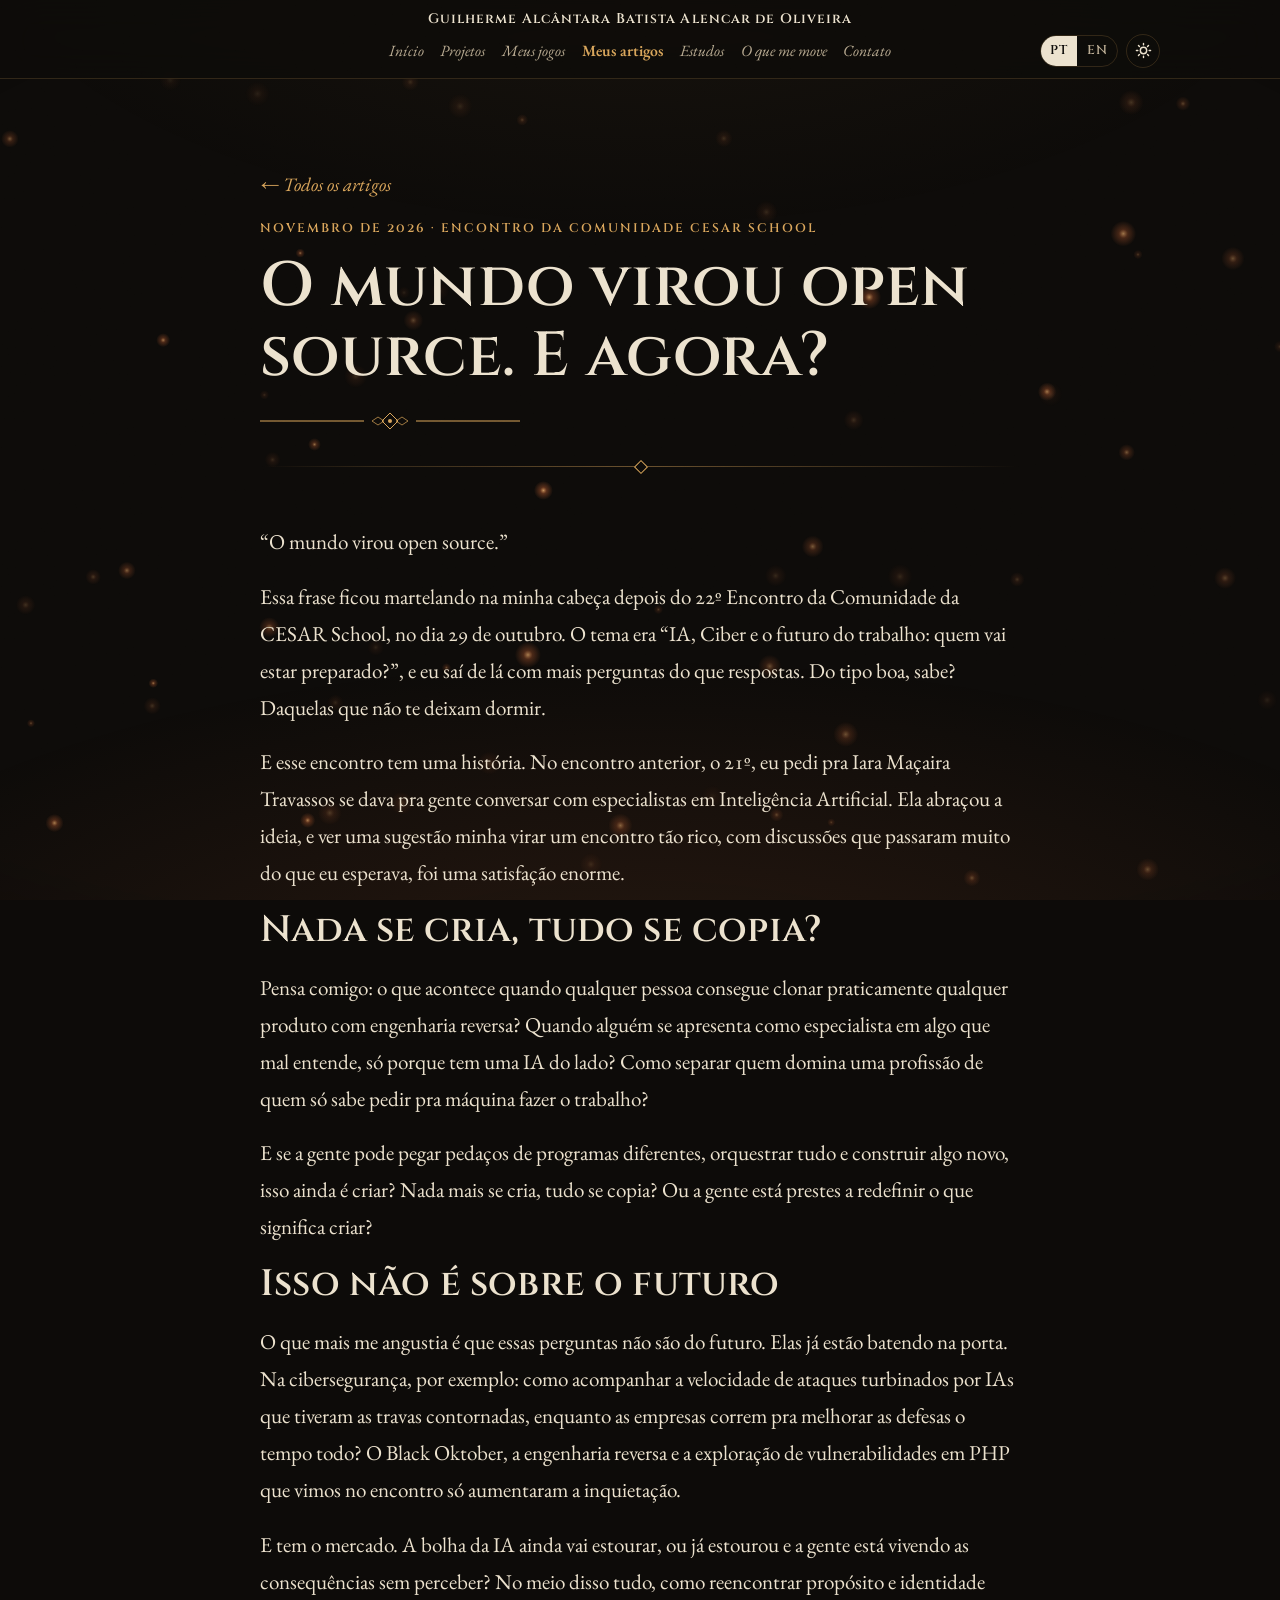
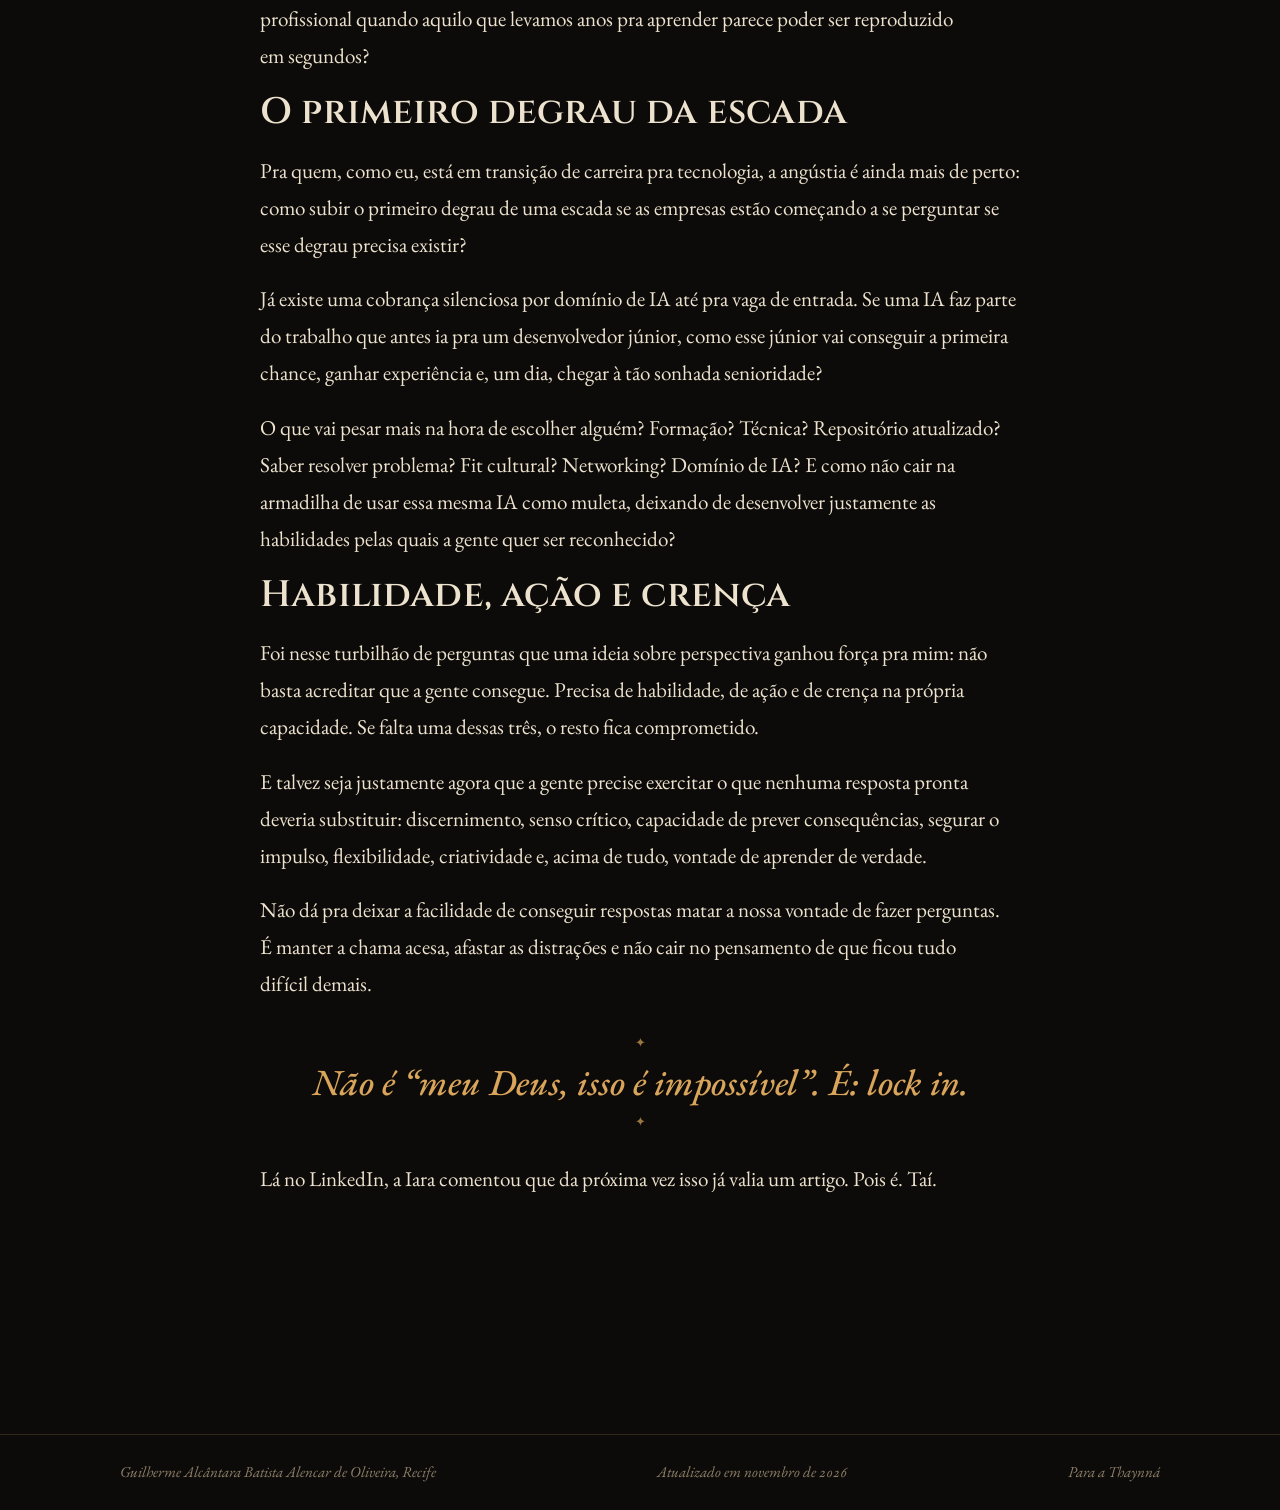
==== artigo-open-source.html @ b37bb685 "Meus artigos, projetos em grade no celular e validação documentada" ====
<!doctype html>
<html lang="pt-BR" data-lang="pt" data-theme="dark">
<head>
<meta charset="utf-8">
<meta name="viewport" content="width=device-width, initial-scale=1">
<meta name="robots" content="index,follow">
<title>O mundo virou open source. E agora? · Guilherme Alcântara Batista Alencar de Oliveira</title>
<meta name="description" content="O que um encontro sobre IA, cibersegurança e o futuro do trabalho me fez pensar.">
<link rel="canonical" href="https://guilhermeabaoliveira.github.io/artigo-open-source.html">
<meta name="color-scheme" content="dark light">
<meta name="theme-color" content="#0D0B09">
<meta property="og:title" content="O mundo virou open source. E agora?">
<meta property="og:description" content="O que um encontro sobre IA, cibersegurança e o futuro do trabalho me fez pensar.">
<meta property="og:type" content="profile">
<meta property="og:url" content="https://guilhermeabaoliveira.github.io/artigo-open-source.html">
<meta property="og:locale" content="pt_BR">
<meta property="og:locale:alternate" content="en_US">
<meta name="twitter:card" content="summary">
<script>
// tema e idioma antes do primeiro desenho, para não piscar
(function(){try{var t=localStorage.getItem('ga-theme');if(t==='light'||t==='dark')document.documentElement.setAttribute('data-theme',t);var l=localStorage.getItem('ga-lang');if(l==='en'||location.hash==='#en'){document.documentElement.setAttribute('data-lang','en');document.documentElement.lang='en'}}catch(e){}document.documentElement.classList.add('js')})();
</script>
<link rel="icon" type="image/svg+xml" href="data:image/svg+xml,%3Csvg%20xmlns='http://www.w3.org/2000/svg'%20viewBox='0%200%2032%2032'%3E%3Crect%20width='32'%20height='32'%20rx='7'%20fill='%230D0B09'/%3E%3Ctext%20x='16'%20y='22'%20text-anchor='middle'%20font-family='Georgia,serif'%20font-weight='700'%20font-size='15'%20fill='%23D9A55B'%3EGA%3C/text%3E%3C/svg%3E">
<link rel="preload" href="assets/fonts/cinzel.woff2" as="font" type="font/woff2" crossorigin>
<link rel="preload" href="assets/fonts/garamond.woff2" as="font" type="font/woff2" crossorigin>
<link rel="stylesheet" href="assets/site.css">
</head>
<body>
<a href="#conteudo" class="skip"><span lang="pt-BR">Pular para o conteúdo</span><span lang="en">Skip to content</span></a>

<header class="bar">
  <div class="wrap">
    <span class="brand">Guilherme Alcântara Batista Alencar de Oliveira</span>
    <div class="bar-r">
      <nav class="nav" aria-label="Principal / Main">
        <a href="index.html"><span lang="pt-BR">Início</span><span lang="en">Home</span></a>
        <a href="projetos.html"><span lang="pt-BR">Projetos</span><span lang="en">Projects</span></a>
        <a href="jogos.html"><span lang="pt-BR">Meus jogos</span><span lang="en">My games</span></a>
        <a href="artigos.html" aria-current="page"><span lang="pt-BR">Meus artigos</span><span lang="en">My articles</span></a>
        <a href="estudos.html"><span lang="pt-BR">Estudos</span><span lang="en">Learning</span></a>
        <a href="inspiracao.html"><span lang="pt-BR">O que me move</span><span lang="en">What drives me</span></a>
        <a href="index.html#contato"><span lang="pt-BR">Contato</span><span lang="en">Contact</span></a>
      </nav>
      <div class="ctrl">
        <div class="lang" role="group" aria-label="Idioma / Language">
          <button type="button" data-set="pt" aria-pressed="true">PT</button>
          <button type="button" data-set="en" aria-pressed="false">EN</button>
        </div>
        <button class="theme" type="button" id="themeBtn" aria-label="Alternar tema claro / Toggle light theme">
          <svg class="sun" viewBox="0 0 24 24" fill="none" stroke="currentColor" stroke-width="2" stroke-linecap="round" aria-hidden="true"><circle cx="12" cy="12" r="4.5"/><path d="M12 2v2M12 20v2M4.9 4.9l1.4 1.4M17.7 17.7l1.4 1.4M2 12h2M20 12h2M4.9 19.1l1.4-1.4M17.7 6.3l1.4-1.4"/></svg>
          <svg class="moon" viewBox="0 0 24 24" fill="none" stroke="currentColor" stroke-width="2" stroke-linecap="round" stroke-linejoin="round" aria-hidden="true"><path d="M20 14.5A8 8 0 0 1 9.5 4a8 8 0 1 0 10.5 10.5z"/></svg>
        </button>
      </div>
    </div>
  </div>
</header>

<main id="conteudo">
  <section class="page-hero wrap art-hero">
    <a class="back" href="artigos.html"><span lang="pt-BR">← Todos os artigos</span><span lang="en">← All articles</span></a>
    <p class="kick"><span lang="pt-BR">Novembro de 2026 · Encontro da Comunidade CESAR School</span><span lang="en">November 2026 · CESAR School Community Meetup</span></p>
    <h1><span lang="pt-BR">O mundo virou open source. E agora?</span><span lang="en">The world went open source. Now what?</span></h1>
  </section>
  <article class="story-long wrap art-body" aria-label="O mundo virou open source. E agora?">
    <div class="chapter-b">
      <p><span lang="pt-BR">“O mundo virou open source.”</span><span lang="en">“The world went open source.”</span></p>
      <p><span lang="pt-BR">Essa frase ficou martelando na minha cabeça depois do 22º Encontro da Comunidade da CESAR School, no dia 29 de outubro. O tema era “IA, Ciber e o futuro do trabalho: quem vai estar preparado?”, e eu saí de lá com mais perguntas do que respostas. Do tipo boa, sabe? Daquelas que não te deixam dormir.</span><span lang="en">That sentence kept ringing in my head after the 22nd CESAR School Community Meetup, on October 29. The topic was “AI, Cyber and the future of work: who will be ready?”, and I left with more questions than answers. The good kind, you know? The kind that keeps you up at night.</span></p>
      <p><span lang="pt-BR">E esse encontro tem uma história. No encontro anterior, o 21º, eu pedi pra Iara Maçaira Travassos se dava pra gente conversar com especialistas em Inteligência Artificial. Ela abraçou a ideia, e ver uma sugestão minha virar um encontro tão rico, com discussões que passaram muito do que eu esperava, foi uma satisfação enorme.</span><span lang="en">And that meetup has a backstory. At the previous one, the 21st, I asked Iara Maçaira Travassos if we could talk to Artificial Intelligence experts. She embraced the idea, and seeing a suggestion of mine turn into such a rich meetup, with discussions that went way beyond what I expected, was hugely satisfying.</span></p>
      <h2><span lang="pt-BR">Nada se cria, tudo se copia?</span><span lang="en">Nothing is created, everything is copied?</span></h2>
      <p><span lang="pt-BR">Pensa comigo: o que acontece quando qualquer pessoa consegue clonar praticamente qualquer produto com engenharia reversa? Quando alguém se apresenta como especialista em algo que mal entende, só porque tem uma IA do lado? Como separar quem domina uma profissão de quem só sabe pedir pra máquina fazer o trabalho?</span><span lang="en">Think about it: what happens when anyone can clone almost any product through reverse engineering? When someone can present themselves as an expert in something they barely understand, just because they have an AI at hand? How do we tell apart someone who truly masters a profession from someone who just knows how to ask a machine to do it?</span></p>
      <p><span lang="pt-BR">E se a gente pode pegar pedaços de programas diferentes, orquestrar tudo e construir algo novo, isso ainda é criar? Nada mais se cria, tudo se copia? Ou a gente está prestes a redefinir o que significa criar?</span><span lang="en">And if we can take pieces of different programs, orchestrate them and build something new, is that still creating? Is nothing created anymore, is everything copied? Or are we about to redefine what creating even means?</span></p>
      <h2><span lang="pt-BR">Isso não é sobre o futuro</span><span lang="en">This isn't about the future</span></h2>
      <p><span lang="pt-BR">O que mais me angustia é que essas perguntas não são do futuro. Elas já estão batendo na porta. Na cibersegurança, por exemplo: como acompanhar a velocidade de ataques turbinados por IAs que tiveram as travas contornadas, enquanto as empresas correm pra melhorar as defesas o tempo todo? O Black Oktober, a engenharia reversa e a exploração de vulnerabilidades em PHP que vimos no encontro só aumentaram a inquietação.</span><span lang="en">What worries me most is that these questions aren't about the future. They're already knocking on the door. Take cybersecurity: how do you keep up with attacks supercharged by AIs whose safeguards were bypassed, while companies race to improve their defenses all the time? The Black Oktober, the reverse engineering and the PHP vulnerability exploits we saw at the meetup only made it more unsettling.</span></p>
      <p><span lang="pt-BR">E tem o mercado. A bolha da IA ainda vai estourar, ou já estourou e a gente está vivendo as consequências sem perceber? No meio disso tudo, como reencontrar propósito e identidade profissional quando aquilo que levamos anos pra aprender parece poder ser reproduzido em segundos?</span><span lang="en">And then there's the job market. Is the AI bubble still going to burst, or has it already burst and we're living the consequences without noticing? In the middle of all this, how do you find purpose and professional identity again when what took years to learn can apparently be reproduced in seconds?</span></p>
      <h2><span lang="pt-BR">O primeiro degrau da escada</span><span lang="en">The first step of the ladder</span></h2>
      <p><span lang="pt-BR">Pra quem, como eu, está em transição de carreira pra tecnologia, a angústia é ainda mais de perto: como subir o primeiro degrau de uma escada se as empresas estão começando a se perguntar se esse degrau precisa existir?</span><span lang="en">For people who, like me, are switching careers into tech, the worry hits even closer: how do you climb the first step of a ladder when companies are starting to wonder whether that step needs to exist at all?</span></p>
      <p><span lang="pt-BR">Já existe uma cobrança silenciosa por domínio de IA até pra vaga de entrada. Se uma IA faz parte do trabalho que antes ia pra um desenvolvedor júnior, como esse júnior vai conseguir a primeira chance, ganhar experiência e, um dia, chegar à tão sonhada senioridade?</span><span lang="en">There's already a silent expectation of AI skills even for entry-level roles. If an AI does part of the work that used to go to a junior developer, how will that junior get a first chance, gain experience and, one day, reach that much-dreamed-of seniority?</span></p>
      <p><span lang="pt-BR">O que vai pesar mais na hora de escolher alguém? Formação? Técnica? Repositório atualizado? Saber resolver problema? Fit cultural? Networking? Domínio de IA? E como não cair na armadilha de usar essa mesma IA como muleta, deixando de desenvolver justamente as habilidades pelas quais a gente quer ser reconhecido?</span><span lang="en">What will weigh most when choosing someone? Education? Technical skill? An up-to-date repository? Problem-solving? Cultural fit? Networking? AI skills? And how do we avoid the trap of using that same AI as a crutch, never developing the very skills we want to be recognized for?</span></p>
      <h2><span lang="pt-BR">Habilidade, ação e crença</span><span lang="en">Skill, action and belief</span></h2>
      <p><span lang="pt-BR">Foi nesse turbilhão de perguntas que uma ideia sobre perspectiva ganhou força pra mim: não basta acreditar que a gente consegue. Precisa de habilidade, de ação e de crença na própria capacidade. Se falta uma dessas três, o resto fica comprometido.</span><span lang="en">It was in that whirlwind of questions that an idea about perspective grew stronger for me: believing we can do it isn't enough. It takes skill, action and belief in your own ability. If one of those three is missing, everything else is compromised.</span></p>
      <p><span lang="pt-BR">E talvez seja justamente agora que a gente precise exercitar o que nenhuma resposta pronta deveria substituir: discernimento, senso crítico, capacidade de prever consequências, segurar o impulso, flexibilidade, criatividade e, acima de tudo, vontade de aprender de verdade.</span><span lang="en">And maybe right now is exactly when we need to exercise what no ready-made answer should replace: discernment, critical thinking, the ability to foresee consequences, holding back impulses, flexibility, creativity and, above all, a real will to learn.</span></p>
      <p><span lang="pt-BR">Não dá pra deixar a facilidade de conseguir respostas matar a nossa vontade de fazer perguntas. É manter a chama acesa, afastar as distrações e não cair no pensamento de que ficou tudo difícil demais.</span><span lang="en">We can't let how easy it is to get answers kill our willingness to ask questions. It's about keeping the flame alive, pushing distractions away and not giving in to the thought that everything got too hard.</span></p>
      <blockquote class="pull"><span lang="pt-BR">Não é “meu Deus, isso é impossível”. É: lock in.</span><span lang="en">It's not “oh God, this is impossible”. It's: lock in.</span></blockquote>
      <p><span lang="pt-BR">Lá no LinkedIn, a Iara comentou que da próxima vez isso já valia um artigo. Pois é. Taí.</span><span lang="en">Over on LinkedIn, Iara commented that next time this was worth an article. Well. Here it is.</span></p>
    </div>
  </article>
</main>

<footer class="footer">
  <div class="wrap"><span>Guilherme Alcântara Batista Alencar de Oliveira, Recife</span><span lang="pt-BR">Atualizado em novembro de 2026</span><span lang="en">Updated November 2026</span><a class="foot-t" href="thaynna.html"><span lang="pt-BR">Para a Thaynná</span><span lang="en">For Thaynná</span></a></div>
</footer>

<script src="assets/site.js"></script>
</body>
</html>
---- assets/site.css ----
:root,[data-theme="dark"]{
  --bg:#0B1214;--bg-2:#121C1F;--card:#152226;--ink:#F2F5F5;--ink-2:#A3B1B4;--quiet:#7F8E92;
  --line:rgba(242,245,245,.12);--accent:#7FC4CB;--accent-ink:#0B1214;
  --shadow:0 40px 90px -50px rgba(0,0,0,.8);
  color-scheme:dark;
}
[data-theme="light"]{
  --bg:#F4F6F6;--bg-2:#E9EEEE;--card:#FFFFFF;--ink:#122126;--ink-2:#4B5E64;--quiet:#68787D;
  --line:rgba(18,33,38,.13);--accent:#1D6A73;--accent-ink:#FFFFFF;
  --shadow:0 40px 90px -55px rgba(18,33,38,.35);
  color-scheme:light dark;
}
:root{--sans:"Hanken Grotesk",system-ui,-apple-system,"Segoe UI",sans-serif;--wrap:1120px}
*{box-sizing:border-box}
html{-webkit-text-size-adjust:100%;scroll-behavior:smooth;background:var(--bg)}
html[data-lang="pt"] [lang="en"]{display:none!important}
html[data-lang="en"] [lang="pt-BR"]{display:none!important}
body{margin:0;background:var(--bg);color:var(--ink);font-family:var(--sans);font-size:1.06rem;line-height:1.6;-webkit-font-smoothing:antialiased;text-rendering:optimizeLegibility;overflow-x:hidden;text-wrap:pretty;transition:background-color .35s,color .35s}
h1,h2,h3{text-wrap:balance}
img{display:block;max-width:100%;height:auto}
a{color:inherit}
.skip{position:absolute;left:-9999px}.skip:focus{left:0;top:0;width:100%;text-align:center;background:var(--ink);color:var(--bg);padding:.8rem 1rem;z-index:99}
a:focus-visible,button:focus-visible{outline:2px solid var(--accent);outline-offset:3px;border-radius:4px}
.wrap{max-width:var(--wrap);margin:0 auto;padding-inline:clamp(1.2rem,5vw,2.5rem)}

/* barra fixa, como a navegação local da Apple */
.bar{position:sticky;top:0;z-index:50;background:color-mix(in srgb,var(--bg) 78%,transparent);backdrop-filter:saturate(180%) blur(18px);-webkit-backdrop-filter:saturate(180%) blur(18px);border-bottom:1px solid var(--line)}
.bar .wrap{display:flex;align-items:center;justify-content:space-between;gap:1rem;height:56px}
.brand{font-weight:700;font-size:1.02rem;letter-spacing:-.01em;text-decoration:none;white-space:nowrap}
.bar-r{display:flex;align-items:center;gap:1.1rem}
.nav{display:flex;gap:1.4rem;font-size:.88rem}
.nav a{color:var(--ink-2);text-decoration:none}.nav a:hover{color:var(--ink)}
.ctrl{display:flex;align-items:center;gap:.5rem}
.lang{display:flex;border:1px solid var(--line);border-radius:999px;overflow:hidden}
.lang button{font:600 .75rem var(--sans);background:none;border:0;padding:.38rem .6rem;color:var(--ink-2);cursor:pointer}
.lang button[aria-pressed="true"]{background:var(--ink);color:var(--bg)}
.theme{width:34px;height:34px;border-radius:999px;border:1px solid var(--line);background:none;color:var(--ink);display:grid;place-items:center;cursor:pointer}
.theme svg{width:17px;height:17px}
.theme .sun{display:none}[data-theme="dark"] .theme .sun{display:block}[data-theme="dark"] .theme .moon{display:none}
@media(max-width:720px){.bar .wrap{height:auto;flex-wrap:wrap;padding-block:.6rem;row-gap:.4rem}.bar-r{width:100%;justify-content:space-between}.nav{gap:1rem;font-size:.85rem;overflow-x:auto;white-space:nowrap}}

/* abertura */
.hero{padding-block:clamp(4rem,12vh,8rem) clamp(2rem,6vh,3.5rem);text-align:center}
.hero h1{font-weight:800;font-size:clamp(2.6rem,7.4vw,5.6rem);line-height:1.02;letter-spacing:-.045em;margin:0 auto;max-width:14ch}
.hero .sub{margin:1.6rem auto 0;font-size:clamp(1.1rem,1.8vw,1.35rem);color:var(--ink-2);max-width:40ch;line-height:1.45}
.cta{display:flex;flex-wrap:wrap;justify-content:center;gap:1rem 1.6rem;align-items:center;margin-top:2.2rem;font-weight:600;font-size:1rem}
.btn{display:inline-block;background:var(--accent);color:var(--accent-ink);text-decoration:none;padding:.75rem 1.4rem;border-radius:999px;transition:filter .2s}
.btn:hover{filter:brightness(1.08)}
.more{text-decoration:none;color:var(--accent)}
.more:hover{text-decoration:underline}

/* cena 3D presa à rolagem */
.scene{position:relative;height:340vh}
.sticky{position:sticky;top:0;height:100dvh;overflow:hidden}
#gl{position:absolute;inset:0;width:100%;height:100%;display:block}
.poster{position:absolute;left:50%;top:46%;transform:translate(-50%,-50%);width:min(1000px,92vw);height:auto;transition:opacity .6s}
.gl-on .poster{opacity:0;pointer-events:none}
.steps{list-style:none;margin:0;padding:0;position:absolute;left:clamp(1.2rem,6vw,5rem);bottom:clamp(2rem,8vh,5rem);width:min(420px,calc(100% - 2.4rem))}
.steps li{position:absolute;left:0;right:0;bottom:0;opacity:0;transform:translateY(18px);transition:opacity .5s,transform .5s}
.steps li.on{opacity:1;transform:none}
.steps b{display:block;font-weight:800;font-size:clamp(1.6rem,3.4vw,2.6rem);letter-spacing:-.035em;line-height:1.05}
.steps b,.steps b span{color:var(--ink)}
.steps li>span,.steps li>span span{color:var(--ink-2)}
.steps li>span{display:block;margin-top:.5rem;font-size:1.05rem;max-width:34ch}
.sticky::after{content:"";position:absolute;left:0;right:0;bottom:0;height:42%;background:linear-gradient(to top,var(--bg) 18%,color-mix(in srgb,var(--bg) 70%,transparent) 55%,transparent);pointer-events:none}
.steps{z-index:2}
@media(max-width:760px){.poster{top:38%}.steps{bottom:2rem}}
.no-js .steps li:first-child{opacity:1;transform:none}
/* seções */
.sec{padding-block:clamp(4rem,10vw,7.5rem)}
.kicker{font-weight:700;font-size:clamp(2rem,5vw,3.4rem);letter-spacing:-.035em;line-height:1.06;color:var(--quiet);margin:0 0 clamp(2.2rem,5vw,3.6rem);max-width:18ch}
.kicker b{color:var(--ink);font-weight:700}

/* projetos */
.case{background:var(--card);border:1px solid var(--line);border-radius:28px;box-shadow:var(--shadow);overflow:hidden;margin-bottom:clamp(1.4rem,3vw,2rem)}
.case-top{display:grid;grid-template-columns:1.15fr .85fr;gap:clamp(1.6rem,4vw,3rem);padding:clamp(1.6rem,4vw,3rem);align-items:start}
.case h3{font-weight:800;font-size:clamp(1.7rem,3.4vw,2.6rem);letter-spacing:-.03em;line-height:1.08;margin:0}
.case .ctx{color:var(--ink-2);font-size:.95rem;margin:.6rem 0 1.4rem}
.case p{margin:0 0 1rem;max-width:54ch}
.case p.mine{color:var(--ink-2)}
.case .links{display:flex;flex-wrap:wrap;gap:.6rem 1.4rem;margin-top:1.4rem;font-weight:600}
.case .links a{text-decoration:none;color:var(--accent)}
.case .links a:hover{text-decoration:underline}
.case figure{margin:0;position:sticky;top:84px}
.case figure img{width:100%;border-radius:16px;border:1px solid var(--line);background:#000}
.case figcaption{color:var(--quiet);font-size:.86rem;margin-top:.6rem}
.facts{display:grid;grid-template-columns:repeat(3,1fr);border-top:1px solid var(--line)}
.fact{padding:clamp(1.2rem,3vw,1.8rem) clamp(1.6rem,4vw,3rem);border-left:1px solid var(--line);overflow:hidden}
.fact:first-child{border-left:0}
.fact .v{display:block;font-weight:800;font-size:clamp(1.7rem,3.6vw,2.6rem);letter-spacing:-.03em;line-height:1}
.fact .l{display:block;color:var(--ink-2);font-size:.92rem;margin-top:.45rem}
@media(max-width:860px){.case-top{grid-template-columns:1fr}.case figure{order:-1;position:static}.facts{grid-template-columns:1fr}.fact{border-left:0;border-top:1px solid var(--line)}.fact:first-child{border-top:0}}

/* sobre: relato */
.story{display:grid;grid-template-columns:1.1fr .9fr;gap:clamp(2rem,5vw,4.5rem);align-items:start}
.story h2{font-weight:800;font-size:clamp(2rem,4.6vw,3.3rem);letter-spacing:-.04em;line-height:1.06;margin:0 0 1.6rem;max-width:16ch}
.story p{margin:0 0 1.15rem;max-width:56ch;font-size:1.1rem}
.story p.q{color:var(--ink-2)}
.path{list-style:none;margin:0;padding:0;border-left:2px solid var(--line)}
.path li{position:relative;padding:0 0 1.6rem 1.5rem}
.path li::before{content:"";position:absolute;left:-7px;top:.45rem;width:12px;height:12px;border-radius:50%;background:var(--bg);border:2px solid var(--quiet)}
.path li.now::before{background:var(--accent);border-color:var(--accent)}
.path .when{display:block;color:var(--quiet);font-size:.88rem;font-weight:600}
.path .what{display:block;font-weight:700;font-size:1.08rem;margin-top:.1rem}
.path .where{display:block;color:var(--ink-2);font-size:.95rem}
@media(max-width:860px){.story{grid-template-columns:1fr}}

/* jogo */
.game{display:grid;grid-template-columns:1fr 1fr;gap:clamp(2rem,5vw,4rem);align-items:end;border-top:1px solid var(--line);padding-top:clamp(3rem,7vw,5rem)}
.game h2{font-weight:800;font-size:clamp(2rem,5vw,3.6rem);letter-spacing:-.04em;line-height:1.02;margin:0}
.game .tag{color:var(--quiet);margin:.8rem 0 0}
.game p{margin:0 0 1rem;max-width:52ch}
.game p.q{color:var(--ink-2);font-size:.97rem}
@media(max-width:760px){.game{grid-template-columns:1fr}}

/* contato */
.contact{text-align:center}
.contact h2{font-weight:800;font-size:clamp(2.4rem,6.4vw,4.8rem);letter-spacing:-.045em;line-height:1;margin:0}
.contact .sub{color:var(--ink-2);font-size:1.15rem;margin:1.2rem auto 2rem;max-width:40ch}
.channels{max-width:720px;margin:2.6rem auto 0;text-align:left;background:var(--card);border:1px solid var(--line);border-radius:22px;overflow:hidden}
.channels a{display:grid;grid-template-columns:7.5rem 1fr;gap:1rem;align-items:baseline;padding:1.05rem 1.4rem;border-top:1px solid var(--line);text-decoration:none;transition:background .2s}
.channels a:first-child{border-top:0}
.channels a:hover{background:var(--bg-2)}
.channels b{font-weight:700}
.channels span{color:var(--accent);overflow-wrap:anywhere;font-size:.97rem}
@media(max-width:520px){.channels a{grid-template-columns:1fr;gap:.2rem}}
.footer{border-top:1px solid var(--line);margin-top:clamp(4rem,9vw,6rem)}
.footer .wrap{display:flex;flex-wrap:wrap;justify-content:space-between;gap:.6rem;padding-block:1.6rem;color:var(--quiet);font-size:.85rem}

/* revelações na rolagem: só com JS e sem movimento reduzido; sem JS tudo aparece */
.js .rv{opacity:0;transform:translateY(36px);transition:opacity .9s cubic-bezier(.2,.7,.2,1),transform .9s cubic-bezier(.2,.7,.2,1)}
.js .rv.in{opacity:1;transform:none}
.js .fact .v{transform:translateY(100%);transition:transform .9s cubic-bezier(.2,.8,.2,1)}
.js .facts.in .fact .v{transform:none}
.js .facts.in .fact:nth-child(2) .v{transition-delay:.08s}
.js .facts.in .fact:nth-child(3) .v{transition-delay:.16s}
@media(prefers-reduced-motion:reduce){.scene{height:auto}.sticky{position:relative;height:auto;padding:2rem 0}#gl{display:none}.poster{position:static;transform:none;display:block;margin:0 auto;opacity:1!important}.steps{position:static;width:auto;max-width:var(--wrap);margin:2rem auto 0;padding-inline:clamp(1.2rem,5vw,2.5rem);display:grid;gap:1.4rem}.steps li{position:static;opacity:1;transform:none}html{scroll-behavior:auto}.js .rv,.js .fact .v{opacity:1!important;transform:none!important;transition:none!important}body{transition:none}}

/* páginas internas */
.nav a[aria-current="page"]{color:var(--ink);font-weight:600}
.page-hero{padding-block:clamp(3.5rem,10vh,6.5rem) clamp(1.5rem,4vh,2.5rem)}
.page-hero .kick{color:var(--accent);font-weight:600;margin:0 0 .8rem}
.page-hero h1{font-weight:800;font-size:clamp(2.4rem,6.4vw,4.6rem);line-height:1.03;letter-spacing:-.045em;margin:0;max-width:16ch}
.page-hero p.lead{color:var(--ink-2);font-size:clamp(1.1rem,1.7vw,1.3rem);max-width:52ch;margin:1.4rem 0 0}
.block{padding-block:clamp(2.6rem,6vw,4.5rem);border-top:1px solid var(--line)}
.block h2{font-weight:800;font-size:clamp(1.6rem,3.2vw,2.3rem);letter-spacing:-.03em;line-height:1.1;margin:0 0 1.2rem;max-width:22ch}
.block p{max-width:62ch;margin:0 0 1rem}
.block p.q{color:var(--ink-2)}
.split{display:grid;grid-template-columns:1fr 1fr;gap:clamp(1.6rem,4vw,3.5rem);align-items:start}
@media(max-width:820px){.split{grid-template-columns:1fr}}
.steps-list{list-style:none;counter-reset:s;margin:0;padding:0;display:grid;grid-template-columns:repeat(4,1fr);gap:1rem}
.steps-list li{counter-increment:s;background:var(--card);border:1px solid var(--line);border-radius:18px;padding:1.3rem}
.steps-list li::before{content:counter(s);display:grid;place-items:center;width:2rem;height:2rem;border-radius:50%;background:var(--accent);color:var(--accent-ink);font-weight:700;margin-bottom:.9rem}
.steps-list b{display:block;font-size:1.1rem;margin-bottom:.3rem}
.steps-list span{color:var(--ink-2);font-size:.95rem}
@media(max-width:900px){.steps-list{grid-template-columns:1fr 1fr}}
@media(max-width:520px){.steps-list{grid-template-columns:1fr}}
.spec{width:100%;border-collapse:collapse;font-size:.97rem}
.spec caption{text-align:left;color:var(--ink-2);padding-bottom:.6rem}
.spec th,.spec td{text-align:left;padding:.8rem .6rem .8rem 0;border-bottom:1px solid var(--line);vertical-align:top}
.spec th{font-weight:600;color:var(--ink-2);font-size:.88rem}
.shot-fig{margin:0}
.shot-fig img{width:100%;border-radius:18px;border:1px solid var(--line)}
.shot-fig figcaption{color:var(--quiet);font-size:.88rem;margin-top:.6rem}
.status{list-style:none;margin:0;padding:0}
.status li{display:grid;grid-template-columns:7.5rem 1fr;gap:1rem;padding:.9rem 0;border-bottom:1px solid var(--line)}
.status time,.status .tag{color:var(--accent);font-weight:600}
@media(max-width:520px){.status li{grid-template-columns:1fr;gap:.2rem}}
.links-grid{display:grid;grid-template-columns:repeat(auto-fill,minmax(250px,1fr));gap:1rem}
.links-grid a{display:block;background:var(--card);border:1px solid var(--line);border-radius:16px;padding:1.1rem 1.2rem;text-decoration:none;transition:border-color .2s,transform .2s}
.links-grid a:hover{border-color:var(--accent);transform:translateY(-2px)}
.links-grid b{display:block}
.links-grid span{color:var(--ink-2);font-size:.92rem}
.group-title{font-weight:700;font-size:1.05rem;margin:2rem 0 1rem}
.group-title:first-of-type{margin-top:0}
.interests{display:flex;flex-wrap:wrap;gap:.6rem;list-style:none;margin:0;padding:0}
.interests li{border:1px solid var(--line);border-radius:999px;padding:.5rem 1rem;background:var(--card)}
.more-row{display:flex;flex-wrap:wrap;gap:1rem 1.6rem;margin-top:1.4rem;font-weight:600}
.more-row a{color:var(--accent);text-decoration:none}
.more-row a:hover{text-decoration:underline}
/* página longa: O que me move */
.story-long{padding-bottom:clamp(2rem,6vw,4rem)}
.chapter-b{max-width:760px;padding-block:clamp(2.2rem,5vw,3.6rem);border-top:1px solid var(--line)}
.chapter-b h2{font-weight:800;font-size:clamp(1.6rem,3.2vw,2.3rem);letter-spacing:-.03em;line-height:1.1;margin:0 0 1.2rem}
.chapter-b p{font-size:1.12rem;line-height:1.75;margin:0 0 1.1rem}
.chapter-b p.q{color:var(--ink-2)}
.pull{margin:2rem 0;padding:0 0 0 1.4rem;border-left:3px solid var(--accent);font-weight:800;font-size:clamp(1.5rem,3vw,2.1rem);letter-spacing:-.03em;line-height:1.2}
.sr-only{position:absolute;width:1px;height:1px;overflow:hidden;clip:rect(0 0 0 0);white-space:nowrap}
.closing p{font-size:1.25rem;line-height:1.65}
.closing .sign{font-weight:800;letter-spacing:-.02em;color:var(--accent);margin-top:1.4rem}
.hero-name{margin:0 0 .9rem;font-size:.82rem;font-weight:600;letter-spacing:.14em;text-transform:uppercase;color:var(--accent)}

/* ===================== ASSINATURA: dark fantasy (fogueira) / pergaminho ===================== */
@font-face{font-family:"Cinzel";src:url(fonts/cinzel.woff2) format("woff2");font-weight:400 900;font-display:swap}
@font-face{font-family:"EB Garamond";src:url(fonts/garamond.woff2) format("woff2");font-weight:400 800;font-display:swap}
@font-face{font-family:"EB Garamond";src:url(fonts/garamond-i.woff2) format("woff2");font-weight:400 800;font-style:italic;font-display:swap}
:root{--sans:"EB Garamond",Garamond,Georgia,serif;--display:"Cinzel","Trajan Pro",Georgia,serif}
:root,[data-theme="dark"]{
  --bg:#0D0B09;--bg-2:#17130F;--card:#181410;--ink:#ECE2CE;--ink-2:#B9AB92;--quiet:#8C7F69;
  --line:rgba(217,165,91,.18);--accent:#D9A55B;--accent-ink:#130F0A;--ember:#E0703A;
  --shadow:0 40px 90px -45px rgba(0,0,0,.9);
  --glow:radial-gradient(120% 70% at 50% 115%,rgba(224,112,58,.13),transparent 60%),radial-gradient(90% 60% at 50% -10%,rgba(217,165,91,.06),transparent 60%);
  --vign:radial-gradient(130% 100% at 50% 50%,transparent 55%,rgba(0,0,0,.55) 100%);
  --grain-op:.07;
}
[data-theme="light"]{
  --bg:#EEE4CE;--bg-2:#E5D8BB;--card:#F6EFDF;--ink:#2B2016;--ink-2:#5C4B37;--quiet:#7B6A51;
  --line:rgba(90,62,30,.22);--accent:#8E3A1F;--accent-ink:#F6EFDF;--ember:#8E3A1F;
  --shadow:0 30px 70px -45px rgba(70,45,20,.45);
  --glow:radial-gradient(80% 60% at 50% 0%,rgba(255,250,235,.55),transparent 70%);
  --vign:radial-gradient(130% 110% at 50% 45%,transparent 60%,rgba(110,70,30,.22) 100%);
  --grain-op:.12;
}
html{background:var(--bg)}
body{background:transparent;font-size:1.2rem;line-height:1.62;font-variant-numeric:oldstyle-nums}
body::before,body::after{content:"";position:fixed;inset:0;pointer-events:none;z-index:-2}
body::before{background:var(--glow),var(--vign)}
body::after{z-index:60;opacity:var(--grain-op);mix-blend-mode:overlay;background-image:url("data:image/svg+xml,%3Csvg xmlns='http://www.w3.org/2000/svg' width='220' height='220'%3E%3Cfilter id='n'%3E%3CfeTurbulence type='fractalNoise' baseFrequency='.85' numOctaves='3' stitchTiles='stitch'/%3E%3CfeColorMatrix values='0 0 0 0 .5 0 0 0 0 .5 0 0 0 0 .5 0 0 0 1 0'/%3E%3C/filter%3E%3Crect width='100%25' height='100%25' filter='url(%23n)'/%3E%3C/svg%3E")}
#embers{position:fixed;inset:0;width:100%;height:100%;pointer-events:none;z-index:-1}

::selection{background:var(--accent);color:var(--accent-ink)}

/* tipografia */
h1,h2,h3,.kicker,.brand,.steps b,.fact .v,.btn,.hero-name,.page-hero .kick,.group-title,.path .when,.status time,.status .tag,.channels b,.spec th{font-family:var(--display)}
.hero h1,.page-hero h1,.story h2,.game h2,.contact h2,.case h3,.block h2,.chapter-b h2,.kicker,.steps b,.fact .v{font-weight:600;letter-spacing:.005em;line-height:1.12}
.hero h1{font-size:clamp(2.3rem,6vw,4.6rem);max-width:16ch}
.page-hero h1{font-size:clamp(2.1rem,5.4vw,3.9rem);max-width:18ch}
.contact h2{font-size:clamp(2.1rem,5.4vw,4rem)}
.kicker{font-size:clamp(1.7rem,4.2vw,2.8rem)}
.kicker b{font-weight:600}
.case h3{font-size:clamp(1.5rem,3vw,2.2rem)}
.steps b{font-size:clamp(1.4rem,3vw,2.2rem)}
.fact .v{font-size:clamp(1.5rem,3.2vw,2.3rem);color:var(--accent)}
.brand{font-weight:600;letter-spacing:.06em;font-size:.95rem}
.nav{font-size:1.02rem}.nav a{font-style:italic}
.nav a[aria-current="page"]{font-style:normal;color:var(--accent)}
.lang button{font:600 .8rem var(--display);letter-spacing:.06em}
.hero-name,.page-hero .kick,.path .when,.group-title{letter-spacing:.16em;text-transform:uppercase;font-size:.78rem;font-weight:600}
.page-hero .kick{color:var(--accent)}
.group-title{font-size:.9rem;color:var(--accent)}
.hero .sub,.page-hero p.lead,.story p,.chapter-b p{font-size:clamp(1.18rem,1.7vw,1.32rem)}
.case .ctx,.fact .l,.figcaption,.case figcaption,.shot-fig figcaption{font-style:italic}

/* floreio sob títulos principais */
.hero h1::after,.page-hero h1::after,.contact h2::after{content:"";display:block;width:min(260px,60%);height:18px;margin:1.3rem auto 0;background:url("data:image/svg+xml,%3Csvg xmlns='http://www.w3.org/2000/svg' viewBox='0 0 260 18'%3E%3Cg fill='none' stroke='%23D9A55B' stroke-width='1'%3E%3Cpath d='M0 9h104M156 9h104'/%3E%3Cpath d='M130 1l8 8-8 8-8-8z'/%3E%3Cpath d='M112 9l6-4 6 4-6 4zM136 9l6-4 6 4-6 4z' opacity='.7'/%3E%3C/g%3E%3Ccircle cx='130' cy='9' r='2' fill='%23D9A55B'/%3E%3C/svg%3E") center/contain no-repeat}
.page-hero h1::after{margin-left:0}
[data-theme="light"] .hero h1::after,[data-theme="light"] .page-hero h1::after,[data-theme="light"] .contact h2::after{filter:sepia(1) saturate(3) hue-rotate(-25deg) brightness(.55)}

/* botões: placa de ouro gasto */
.btn{border-radius:3px;padding:.8rem 1.6rem;font-size:.88rem;font-weight:600;letter-spacing:.12em;text-transform:uppercase;background:linear-gradient(180deg,color-mix(in srgb,var(--accent) 88%,#fff),var(--accent) 45%,color-mix(in srgb,var(--accent) 78%,#000));box-shadow:inset 0 0 0 1px rgba(0,0,0,.25),0 0 0 1px var(--accent),0 10px 30px -12px var(--ember)}
.more{font-style:italic;font-size:1.1rem}

/* molduras de item: cantos ornamentados */
.case,.links-grid a,.steps-list li,.channels,.interests li{--c:color-mix(in srgb,var(--accent) 70%,transparent);border-radius:4px;border-color:var(--line);background:
 linear-gradient(var(--c),var(--c)) left 7px top 7px/16px 1px no-repeat,linear-gradient(var(--c),var(--c)) left 7px top 7px/1px 16px no-repeat,
 linear-gradient(var(--c),var(--c)) right 7px top 7px/16px 1px no-repeat,linear-gradient(var(--c),var(--c)) right 7px top 7px/1px 16px no-repeat,
 linear-gradient(var(--c),var(--c)) left 7px bottom 7px/16px 1px no-repeat,linear-gradient(var(--c),var(--c)) left 7px bottom 7px/1px 16px no-repeat,
 linear-gradient(var(--c),var(--c)) right 7px bottom 7px/16px 1px no-repeat,linear-gradient(var(--c),var(--c)) right 7px bottom 7px/1px 16px no-repeat,
 linear-gradient(180deg,color-mix(in srgb,var(--card) 100%,#fff 2%),var(--card))}
.interests li{border-radius:2px;padding:.45rem 1.1rem}
.case{box-shadow:var(--shadow),inset 0 0 0 4px var(--card),inset 0 0 0 5px color-mix(in srgb,var(--accent) 12%,transparent)}
.case figure img,.shot-fig img{border-radius:3px;border-color:var(--line)}
.links-grid a:hover{border-color:var(--accent);box-shadow:0 0 30px -10px var(--ember)}
.channels a:hover{background:color-mix(in srgb,var(--accent) 7%,transparent)}

/* passos com numerais romanos */
.steps-list li::before{content:counter(s,upper-roman);font-family:var(--display);background:none;color:var(--accent);border:1px solid var(--accent);border-radius:0;transform:rotate(45deg);width:2.1rem;height:2.1rem;margin:.3rem 0 1.1rem .3rem}
.steps-list li{position:relative}

/* linha do tempo: losangos */
.path{border-left:1px solid var(--line)}
.path li::before{border-radius:0;transform:rotate(45deg);left:-6.5px;width:11px;height:11px;border:1px solid var(--accent);background:var(--bg)}
.path li.now::before{background:var(--accent);box-shadow:0 0 14px var(--ember)}
.path .when{color:var(--accent)}

/* divisórias ornamentais */
.block,.chapter-b,.game{position:relative;border-top:0}
.block::before,.chapter-b::before,.game::before{content:"";position:absolute;top:0;left:0;right:0;height:1px;background:linear-gradient(90deg,transparent,var(--line) 15%,color-mix(in srgb,var(--accent) 45%,transparent) 50%,var(--line) 85%,transparent)}
.block::after,.chapter-b::after,.game::after{content:"";position:absolute;top:-4px;left:50%;width:8px;height:8px;margin-left:-4px;transform:rotate(45deg);background:var(--bg);border:1px solid var(--accent)}
.chapter-b::before{right:auto;width:100%}
.footer{border-top:1px solid var(--line)}
.footer .wrap{font-style:italic;font-size:.95rem}

/* citação destacada como inscrição */
.pull{border-left:0;padding:0;text-align:center;font-family:var(--sans);font-style:italic;font-weight:500;font-size:clamp(1.6rem,3.2vw,2.3rem);letter-spacing:0;color:var(--accent)}
.pull::before,.pull::after{content:"\2726";display:block;font-style:normal;font-size:.8rem;opacity:.7;margin:.6rem 0}
.closing .sign{font-family:var(--sans);font-style:italic;font-weight:500;font-size:1.4rem}
/* letra capitular nos capítulos */
.chapter-b h2+p::first-letter{font-family:var(--display);float:left;font-size:3.3em;line-height:.82;padding:.08em .12em 0 0;color:var(--accent)}

.spec th{font-size:.78rem;letter-spacing:.1em;text-transform:uppercase;color:var(--accent)}
.bar{background:color-mix(in srgb,var(--bg) 82%,transparent);border-bottom-color:var(--line)}
.sticky::after{background:linear-gradient(to top,var(--bg) 14%,color-mix(in srgb,var(--bg) 65%,transparent) 50%,transparent)}
@media(prefers-reduced-motion:reduce){#embers{display:none}}
.steps-list li::before{transform:none;border:0;width:2.6rem;height:2.6rem;margin:0 0 .9rem;font-size:.85rem;background:url("data:image/svg+xml,%3Csvg xmlns='http://www.w3.org/2000/svg' viewBox='0 0 40 40'%3E%3Cpath d='M20 1L39 20 20 39 1 20z' fill='none' stroke='%23D9A55B'/%3E%3C/svg%3E") center/contain no-repeat}
[data-theme="light"] .steps-list li::before{background-image:url("data:image/svg+xml,%3Csvg xmlns='http://www.w3.org/2000/svg' viewBox='0 0 40 40'%3E%3Cpath d='M20 1L39 20 20 39 1 20z' fill='none' stroke='%238E3A1F'/%3E%3C/svg%3E")}
/* relíquia: foto pessoal como polaroid sobre a mesa */
.relic{margin:2.2rem 0 1rem;max-width:520px;background:#F3EBDA;padding:12px 12px 0;border-radius:2px;transform:rotate(-1.6deg);box-shadow:0 30px 60px -25px rgba(0,0,0,.85),0 0 0 1px rgba(0,0,0,.2);transition:transform .5s}
.relic:hover{transform:rotate(0)}
.relic img{width:100%;border-radius:1px}
.relic figcaption{font-family:var(--sans);font-style:italic;color:#4A3B2A;text-align:center;padding:.7rem .4rem .9rem;font-size:1.05rem}
@media(prefers-reduced-motion:reduce){.relic,.relic:hover{transform:none;transition:none}}
/* fogueira: Stay a while and listen */
.camp{position:relative}
.camp-head{text-align:center;position:relative}
.camp-head h2{font-family:var(--display);font-weight:600;font-size:clamp(2rem,5vw,3.6rem);line-height:1.08;margin:0}
.camp-head .sub{color:var(--ink-2);font-style:italic;max-width:44ch;margin:1rem auto 0;font-size:1.25rem}
.camp-grid{display:grid;grid-template-columns:repeat(3,1fr);gap:1.2rem;margin-top:clamp(2.4rem,5vw,3.6rem);position:relative}
.camp-card{--c:color-mix(in srgb,var(--accent) 70%,transparent);border:1px solid var(--line);border-radius:4px;padding:1.8rem 1.6rem;background:
 linear-gradient(var(--c),var(--c)) left 7px top 7px/16px 1px no-repeat,linear-gradient(var(--c),var(--c)) left 7px top 7px/1px 16px no-repeat,
 linear-gradient(var(--c),var(--c)) right 7px top 7px/16px 1px no-repeat,linear-gradient(var(--c),var(--c)) right 7px top 7px/1px 16px no-repeat,
 linear-gradient(var(--c),var(--c)) left 7px bottom 7px/16px 1px no-repeat,linear-gradient(var(--c),var(--c)) left 7px bottom 7px/1px 16px no-repeat,
 linear-gradient(var(--c),var(--c)) right 7px bottom 7px/16px 1px no-repeat,linear-gradient(var(--c),var(--c)) right 7px bottom 7px/1px 16px no-repeat,var(--card)}
.camp-card h3{font-family:var(--display);font-weight:600;font-size:.85rem;letter-spacing:.16em;text-transform:uppercase;color:var(--accent);margin:0 0 1.2rem;text-align:center}
.camp-card ul{list-style:none;margin:0;padding:0}
.camp-card li{padding:.9rem 0;border-top:1px solid var(--line)}
.camp-card li:first-child{border-top:0;padding-top:0}
.camp-card b{display:block;font-weight:600;font-size:1.15rem}
.camp-card li>span,.camp-card li>span span{color:var(--ink-2);font-size:1.02rem;line-height:1.5}
.camp-card .stats{display:block;margin-top:.4rem;font-size:.92rem;color:var(--quiet)}
.camp-card .stats em{font-style:normal;color:var(--accent);font-family:var(--display);font-weight:600}
@media(max-width:900px){.camp-grid{grid-template-columns:1fr}}
/* Thaynná: polaroids espalhadas */
.thay-head{text-align:center;max-width:46rem;margin:0 auto}
.thay-head h2{font-family:var(--display);font-weight:600;font-size:clamp(2.4rem,6vw,4.4rem);line-height:1.05;margin:0}
.thay-head .sub{color:var(--ink);font-size:clamp(1.2rem,1.8vw,1.38rem);margin:1.2rem auto 0;max-width:40ch}
.thay-head .sub.q{color:var(--ink-2);font-style:italic;margin-top:.8rem}
.polas{display:flex;flex-wrap:wrap;justify-content:center;gap:1.6rem 1.2rem;margin-top:clamp(2.6rem,6vw,4rem)}
.pola{margin:0;width:min(230px,44vw);background:#F3EBDA;padding:10px 10px 0;border-radius:2px;box-shadow:0 26px 50px -24px rgba(0,0,0,.85),0 0 0 1px rgba(0,0,0,.18);transition:transform .45s cubic-bezier(.2,.7,.2,1)}
.pola img{width:100%;aspect-ratio:4/5;object-fit:cover;border-radius:1px}
.pola figcaption{font-family:var(--sans);font-style:italic;color:#4A3B2A;text-align:center;padding:.55rem .3rem .75rem;font-size:.98rem;line-height:1.3}
.js .polas .pola.rv.in:nth-child(odd),.polas .pola:nth-child(odd){transform:rotate(-2.2deg)}
.js .polas .pola.rv.in:nth-child(even),.polas .pola:nth-child(even){transform:rotate(1.8deg) translateY(14px)}
.js .polas .pola.rv.in:hover,.polas .pola:hover{transform:rotate(0) translateY(-6px) scale(1.03);z-index:2}
.pola-in{width:100%;margin-top:1rem;transform:rotate(-1.2deg)}
.pola-in img{aspect-ratio:4/3}
.camp-card a{color:var(--accent)}
@media(prefers-reduced-motion:reduce){.pola,.polas .pola{transform:none!important;transition:none}}
.setlist{margin-top:1.4rem;border-top:1px solid var(--line);padding-top:1rem}
.setlist summary{cursor:pointer;font-family:var(--display);font-size:.8rem;letter-spacing:.12em;text-transform:uppercase;color:var(--accent);list-style:none}
.setlist summary::-webkit-details-marker{display:none}
.setlist summary::before{content:"+";display:inline-block;width:1.2em;font-family:var(--sans)}
.setlist[open] summary::before{content:"\2212"}
.setlist ol{margin:1rem 0 0;padding-left:1.6rem;columns:1;color:var(--ink-2);font-size:1.02rem;line-height:1.7}
.setlist ol li{padding:0;border:0}
.setlist ol li::marker{color:var(--accent);font-family:var(--display);font-size:.8em}
.setlist .src{margin:.8rem 0 0;font-size:.9rem;font-style:italic;color:var(--quiet)}
.setlist .src a{color:var(--accent)}
.camp-grid{align-items:start}
.pola-shelf img{aspect-ratio:auto}
.pola-shelf{margin:0 0 1.6rem}
/* nome completo no topo */
.brand{font-size:.82rem;letter-spacing:.03em;white-space:normal;line-height:1.25;max-width:24rem}
.nav{gap:1.05rem;font-size:.98rem}
@media(max-width:1100px){.bar .wrap{height:auto;flex-wrap:wrap;padding-block:.6rem;row-gap:.4rem}.bar-r{width:100%;justify-content:space-between}.nav{overflow-x:auto;white-space:nowrap}}
/* trilha em largura total */
.camp-grid{grid-template-columns:repeat(2,1fr)}
.camp-wide{grid-column:1/-1}
.trilha{display:grid;grid-template-columns:.9fr 1.1fr;gap:clamp(1.4rem,4vw,3rem);align-items:start}
.trilha-txt b{display:block;font-weight:600;font-size:1.2rem}
.trilha-txt b.mt{margin-top:1.6rem;padding-top:1.2rem;border-top:1px solid var(--line)}
.trilha-txt>span,.trilha-txt>span span{color:var(--ink-2)}
.setlist-ol{margin:1rem 0 0;padding-left:1.7rem;columns:2;column-gap:1.6rem;color:var(--ink);font-size:1.02rem;line-height:1.75}
.setlist-ol li{padding:0;border:0;break-inside:avoid}
.setlist-ol li::marker{color:var(--accent);font-family:var(--display);font-size:.78em}
.trilha .src{margin:.8rem 0 0;font-size:.9rem;font-style:italic;color:var(--quiet)}
.trilha .src a{color:var(--accent)}
.trilha-fotos{display:grid;grid-template-columns:repeat(3,1fr);gap:1rem}
.trilha-fotos .pola{width:100%;padding-bottom:10px}
.trilha-fotos .pola:nth-child(odd){transform:rotate(-1.8deg)}
.trilha-fotos .pola:nth-child(even){transform:rotate(1.6deg) translateY(10px)}
.trilha-fotos .pola:hover{transform:rotate(0) scale(1.04);z-index:2}
.trilha-fotos .pola:first-child{grid-column:span 2}
.trilha-fotos .pola:first-child img{aspect-ratio:4/3}
.pola-in{padding-bottom:10px}
.polas .pola{padding-bottom:10px}
.thay-hero{text-align:center}.thay-hero h1,.thay-hero .lead{margin-left:auto;margin-right:auto}
.thay-hero h1::after{margin-left:auto}
@media(max-width:900px){.camp-grid{grid-template-columns:1fr}.trilha{grid-template-columns:1fr}}
@media(max-width:520px){.setlist-ol{columns:1}.trilha-fotos{grid-template-columns:1fr 1fr}}
@media(prefers-reduced-motion:reduce){.trilha-fotos .pola{transform:none!important}}
.trilha-fotos{align-items:start}
/* catálogo de projetos */
.proj-tools{display:grid;gap:1rem;margin-bottom:2rem}
.search input{width:100%;font:inherit;font-size:1.15rem;color:var(--ink);background:var(--card);border:1px solid var(--line);border-radius:4px;padding:.85rem 1.1rem;box-shadow:inset 0 0 0 4px var(--card),inset 0 0 0 5px color-mix(in srgb,var(--accent) 12%,transparent)}
.search input:focus{outline:2px solid var(--accent);outline-offset:2px}
.search input::placeholder{color:var(--quiet);font-style:italic}
.chips{display:flex;flex-wrap:wrap;gap:.5rem}
.chips button{font:600 .78rem var(--display);letter-spacing:.1em;text-transform:uppercase;color:var(--ink-2);background:none;border:1px solid var(--line);border-radius:2px;padding:.45rem .85rem;cursor:pointer}
.chips button:hover{border-color:var(--accent);color:var(--ink)}
.chips button[aria-pressed="true"]{background:var(--accent);border-color:var(--accent);color:var(--accent-ink)}
.count{margin:0;color:var(--quiet);font-style:italic}
.pgrid{list-style:none;margin:0;padding:0;display:grid;grid-template-columns:repeat(auto-fill,minmax(300px,1fr));gap:1.4rem}
.pcard{--c:color-mix(in srgb,var(--accent) 70%,transparent);border:1px solid var(--line);border-radius:4px;overflow:hidden;background:var(--card);display:flex;flex-direction:column;transition:border-color .25s,box-shadow .25s,transform .25s}
.pcard:hover{border-color:var(--accent);box-shadow:0 0 34px -12px var(--ember);transform:translateY(-3px)}
.pcard[hidden]{display:none}
.pcard>a{text-decoration:none;color:inherit;display:block}
.pcard img{width:100%;aspect-ratio:16/10;object-fit:cover;border-bottom:1px solid var(--line);background:#000}
.pc-body{display:block;padding:1.2rem 1.3rem .6rem}
.pc-ctx{display:block;font-size:.88rem;font-style:italic;color:var(--quiet)}
.pc-t{display:block;font-family:var(--display);font-weight:600;font-size:1.4rem;margin:.3rem 0 .4rem;line-height:1.15}
.pc-d,.pc-d span{color:var(--ink-2);font-size:1.05rem;line-height:1.5}
.pc-tags{list-style:none;display:flex;flex-wrap:wrap;gap:.4rem;margin:auto 0 0;padding:.4rem 1.3rem 1.3rem}
.pc-tags li{font:600 .7rem var(--display);letter-spacing:.1em;text-transform:uppercase;color:var(--accent);border:1px solid var(--line);padding:.25rem .55rem;border-radius:2px}
.empty{font-style:italic;color:var(--ink-2);text-align:center;padding:2rem 0}
.back{display:inline-block;margin-bottom:1.2rem;color:var(--accent);text-decoration:none;font-style:italic}
.back:hover{text-decoration:underline}
.all-proj{text-align:center;margin:2.4rem 0 0}
/* enquadramento: nunca cortar as imagens */
.pola img,.pola-in img,.trilha-fotos .pola:first-child img{aspect-ratio:auto;object-fit:contain}
.pcard img{aspect-ratio:16/10;object-fit:contain;background:var(--bg-2);padding:.6rem}
.pc-art{display:grid;place-items:center;aspect-ratio:16/10;background:radial-gradient(70% 80% at 50% 60%,color-mix(in srgb,var(--ember) 22%,transparent),transparent 70%),var(--bg-2);border-bottom:1px solid var(--line);font-family:var(--display);font-weight:600;font-size:1.5rem;color:var(--accent);text-align:center;padding:1rem;letter-spacing:.04em}

/* home: um pouco de mim, polaroids caindo na mesa */
.me-scene{position:relative;height:420vh}
.me-sticky{position:sticky;top:0;height:100dvh;display:grid;grid-template-columns:.9fr 1.1fr;gap:clamp(1.5rem,5vw,4rem);align-items:center}
.me-txt h2{font-family:var(--display);font-weight:600;font-size:clamp(2rem,4.6vw,3.4rem);line-height:1.08;margin:0 0 1.6rem}
.me-lines{list-style:none;margin:0;padding:0;position:relative;min-height:7.5em}
.me-lines li{position:absolute;inset:0 0 auto 0;font-size:clamp(1.3rem,2.2vw,1.7rem);line-height:1.4;color:var(--ink);opacity:0;transform:translateY(16px);transition:opacity .5s,transform .5s}
.me-lines li.on{opacity:1;transform:none}
.me-lines a{color:var(--accent)}
.me-table{position:relative;height:min(72vh,600px)}
.me-p{position:absolute;left:50%;top:50%;width:min(320px,62%);margin:0;padding-bottom:10px;will-change:transform;transition:none}
.me-p img{width:100%}
@media(max-width:820px){.me-sticky{grid-template-columns:1fr;align-content:center;gap:1rem}.me-table{height:52vh}.me-lines{min-height:5em}.me-p{width:min(230px,58vw)}}

/* páginas de projeto: telas que trocam com a rolagem */
.shots-scene{position:relative;height:330vh}
.shots-sticky{position:sticky;top:0;height:100dvh;display:grid;grid-template-columns:1.35fr .65fr;gap:clamp(1.5rem,4vw,3rem);align-items:center}
.device{position:relative;aspect-ratio:16/10;border:1px solid var(--line);border-radius:6px;overflow:hidden;background:var(--bg-2);box-shadow:var(--shadow),0 0 0 6px var(--card),0 0 0 7px color-mix(in srgb,var(--accent) 25%,transparent)}
.device .layer{position:absolute;inset:0;width:100%;height:100%;object-fit:contain;opacity:0;transform:scale(var(--s)) translate(var(--x),var(--y));transition:opacity .7s ease,transform .9s cubic-bezier(.2,.7,.2,1)}
.device .layer.on{opacity:1}
.shot-steps{list-style:none;margin:0;padding:0;position:relative;min-height:9em}
.shot-steps li{position:absolute;inset:0 0 auto 0;font-size:clamp(1.25rem,2vw,1.6rem);line-height:1.4;opacity:0;transform:translateY(16px);transition:opacity .5s,transform .5s}
.shot-steps li.on{opacity:1;transform:none}
@media(max-width:820px){.shots-sticky{grid-template-columns:1fr;align-content:center}.shot-steps{min-height:6em}}
.teaser{text-align:center}
.teaser h2{font-family:var(--display);font-weight:600;font-size:clamp(1.9rem,4.4vw,3rem);margin:0}
.teaser .sub{color:var(--ink-2);font-style:italic;font-size:1.25rem;margin:1rem auto 1.8rem;max-width:40ch}
@media(prefers-reduced-motion:reduce){
 .me-scene,.shots-scene{height:auto}
 .me-sticky,.shots-sticky{position:relative;height:auto;padding-block:3rem}
 .me-lines,.shot-steps{min-height:0}
 .me-lines li,.shot-steps li{position:static;opacity:1;transform:none;margin-bottom:.8rem}
 .me-table{height:auto;display:flex;flex-wrap:wrap;gap:1rem}
 .me-p{position:static;transform:none!important;width:min(220px,44vw)}
 .device .layer{transition:none}
}
.device{aspect-ratio:auto}
.device .layer{transform:none;object-fit:contain}
.hl{position:absolute;border:2px solid var(--accent);border-radius:6px;box-shadow:0 0 0 9999px rgba(0,0,0,.45),0 0 24px var(--ember);opacity:0;transition:opacity .5s;pointer-events:none}
.hl.on{opacity:1}
.trilha-fotos{grid-template-columns:1fr 1fr}.trilha-fotos .pola:first-child{grid-column:span 2}
.save .era{margin:0 0 .4rem;font-family:var(--display);font-size:.75rem;letter-spacing:.16em;text-transform:uppercase;color:var(--accent)}
.save .g-list{font-style:italic;color:var(--quiet);margin:-.6rem 0 1.2rem!important;font-size:1rem!important}
.save h2+p.g-list+p::first-letter{font-family:var(--display);float:left;font-size:3.3em;line-height:.82;padding:.08em .12em 0 0;color:var(--accent)}
.chapter-b a{color:var(--accent)}
.camp-more{margin:1rem 0 0;font-style:italic}
.camp-more a{color:var(--accent);text-decoration:none}.camp-more a:hover{text-decoration:underline}
.save .g-list::first-letter{float:none;font-size:inherit;font-family:inherit;color:inherit;padding:0;line-height:inherit}
/* sem letra capitular */
.chapter-b h2+p::first-letter,.save h2+p.g-list+p::first-letter{float:none;font-size:inherit;font-family:inherit;color:inherit;padding:0;line-height:inherit}
/* hero com foto */
.hero-me{display:grid;grid-template-columns:auto 1fr;gap:clamp(2rem,6vw,5rem);align-items:center;text-align:left}
.hero-me h1{margin:0;max-width:none}
.hero-me h1::after{margin-left:0}
.hero-me .sub{margin-left:0}
.hero-me .cta{justify-content:flex-start}
.hero-pola{width:clamp(220px,26vw,330px);transform:rotate(-3deg);padding-bottom:10px}
.hero-pola img{width:100%}
@media(max-width:760px){.hero-me{grid-template-columns:1fr;text-align:center;justify-items:center}.hero-me h1::after{margin-left:auto}.hero-me .sub{margin-left:auto}.hero-me .cta{justify-content:center}}
/* texto que acende com a rolagem */
.reveal-scene{position:relative;height:230vh}
.reveal-sticky{position:sticky;top:0;height:100dvh;display:grid;place-items:center}
.reveal-text{font-family:var(--sans);font-size:clamp(1.7rem,3.6vw,3rem);line-height:1.32;max-width:24ch;margin:0;text-align:center}
.reveal-text .w{color:var(--ink);opacity:.16;transition:opacity .25s}
.reveal-text .w.lit{opacity:1}
@media(prefers-reduced-motion:reduce){.reveal-scene{height:auto}.reveal-sticky{position:relative;height:auto;padding-block:5rem}.reveal-text .w{opacity:1}}
.relic-kid{max-width:300px;transform:rotate(2deg);margin:0 0 1.8rem}
.g-shot{margin:1.6rem 0 .4rem}
.foot-t{color:var(--quiet);font-style:italic;text-decoration:none}.foot-t:hover{color:var(--accent)}
.camp-wall{margin-top:clamp(2rem,5vw,3rem)}
.camp-wall .pola{width:min(300px,44vw)}
.camp-center{text-align:center;margin:2rem 0 2.6rem}
.camp-grid{grid-template-columns:1fr}
.polas{align-items:flex-start}.camp-wall .pola{width:min(250px,44vw)}
.camp-wall .pola{width:min(228px,44vw)}
.thay-hero .lead{text-align:center}
.camp-cats{display:grid;grid-template-columns:repeat(3,1fr);gap:1.4rem;margin-top:clamp(2rem,5vw,3rem)}
.cat{--c:color-mix(in srgb,var(--accent) 70%,transparent);border:1px solid var(--line);border-radius:4px;padding:1.5rem 1.4rem 1.2rem;background:var(--card);display:flex;flex-direction:column}
.cat h3{font-family:var(--display);font-weight:600;font-size:.85rem;letter-spacing:.16em;text-transform:uppercase;color:var(--accent);margin:0 0 1.1rem;text-align:center}
.cat-pics{display:grid;gap:.8rem}
.cat-pics .pola{width:100%;padding-bottom:10px}
.cat-pics .pola:nth-child(odd){transform:rotate(-1.4deg)}.cat-pics .pola:nth-child(even){transform:rotate(1.2deg)}
.cat p{margin:1rem 0 0;color:var(--ink-2);font-size:1.05rem;text-align:center;font-style:italic}
@media(max-width:900px){.camp-cats{grid-template-columns:1fr}}
.tela{margin-bottom:1.4rem}
.tela-lead{text-align:center;color:var(--ink-2);font-style:italic;margin:-.4rem 0 1.6rem}
.tela-cols{display:grid;grid-template-columns:1.1fr .9fr;gap:clamp(1.4rem,4vw,3rem)}
.tela h4{font-family:var(--display);font-weight:600;font-size:.78rem;letter-spacing:.14em;text-transform:uppercase;color:var(--ink-2);margin:0 0 .9rem}
.tela h4.mt{margin-top:1.6rem}
.top{list-style:none;margin:0;padding:0;display:grid;gap:.55rem}
.top li{display:grid;grid-template-columns:minmax(9rem,13rem) 1fr auto;align-items:center;gap:.8rem;border:0;padding:0}
.t-name{font-weight:600;font-size:1.05rem;white-space:nowrap;overflow:hidden;text-overflow:ellipsis}
.t-bar{height:6px;border-radius:3px;background:linear-gradient(90deg,var(--accent),var(--ember));width:var(--w);box-shadow:0 0 12px -2px var(--ember)}
.t-n{color:var(--quiet);font-size:.92rem;white-space:nowrap}
.tags-list{list-style:none;margin:0;padding:0;display:flex;flex-wrap:wrap;gap:.45rem}
.tags-list li{border:1px solid var(--line);border-radius:2px;padding:.3rem .7rem;font-size:.98rem;color:var(--ink)}
@media(max-width:900px){.tela-cols{grid-template-columns:1fr}.top li{grid-template-columns:8rem 1fr auto}}
.tela .tags-list li>span,.tela .tags-list li>span span{color:var(--ink);font-size:.98rem;line-height:1.4}
.tela .top li>span.t-name,.tela .top li>span.t-name span{color:var(--ink);font-size:1.05rem}
.tela .top li>span.t-n,.tela .top li>span.t-n span{color:var(--quiet);font-size:.92rem}
.trilha{grid-template-columns:1fr;max-width:760px;margin:0 auto;text-align:center}
.trilha .setlist-ol{columns:3;text-align:left;display:inline-block;margin-top:1.4rem}
@media(max-width:700px){.trilha .setlist-ol{columns:2}}
.pairs{display:grid;gap:clamp(2.6rem,6vw,4.5rem);margin-top:clamp(2.4rem,5vw,3.4rem)}
.pair{display:grid;grid-template-columns:.85fr 1.15fr;gap:clamp(1.6rem,5vw,4rem);align-items:center}
.pair.rev .pair-pics{order:2}
.pair-pics{display:grid;gap:1rem;justify-items:center}
.pair-pics .pola{width:min(100%,420px);padding-bottom:10px;transform:rotate(-1.6deg)}
.pair.rev .pair-pics .pola{transform:rotate(1.6deg)}
.pair-pics.two .pola:last-child{transform:rotate(2deg);margin-top:-1rem;margin-left:2rem}
.pair-txt p{font-size:clamp(1.15rem,1.6vw,1.28rem);line-height:1.65;margin:0 0 1rem;max-width:52ch}
@media(max-width:820px){.pair{grid-template-columns:1fr}.pair.rev .pair-pics{order:0}}
.a7x-pics{display:flex;justify-content:center;gap:1.4rem;margin:1.6rem 0 .4rem}
.a7x-pics .pola{width:min(220px,40vw);padding-bottom:10px}
.a7x-pics .pola:first-child{transform:rotate(-2deg)}.a7x-pics .pola:last-child{transform:rotate(2deg)}
.thay-mini-in{display:grid;grid-template-columns:auto 1fr;gap:clamp(2rem,6vw,4.5rem);align-items:center;max-width:900px}
.tm-pics{display:flex;align-items:flex-start}
.tm-pics .pola{width:min(190px,38vw);padding-bottom:10px}
.tm-pics .pola:first-child{transform:rotate(-4deg)}
.tm-pics .pola:last-child{transform:rotate(5deg) translateY(30px);margin-left:-40px}
.tm-txt h2{font-family:var(--display);font-weight:600;font-size:clamp(2rem,4.6vw,3.2rem);margin:0 0 .8rem}
.tm-txt p{font-size:1.25rem;max-width:36ch;margin:0 0 1.2rem}
@media(max-width:760px){.thay-mini-in{grid-template-columns:1fr;justify-items:center;text-align:center}.tm-txt p{margin-inline:auto}}
/* volta o brilho da fogueira atrás da seção */
.camp{position:relative}
.camp::before{content:"";position:absolute;left:50%;top:-4rem;width:min(1100px,100%);height:560px;transform:translateX(-50%);background:radial-gradient(50% 50% at 50% 35%,color-mix(in srgb,var(--ember) 18%,transparent),transparent 72%);pointer-events:none;z-index:-1}
.tm-pics{position:relative;width:min(420px,80vw);height:330px;display:block}
.tm-pics .pola{position:absolute;width:min(190px,40vw);margin:0}
.tm-pics .pola:nth-child(1){left:0;top:10px;transform:rotate(-5deg);z-index:1;width:min(230px,46vw)}
.tm-pics .pola:nth-child(2){left:170px;top:0;transform:rotate(4deg);z-index:2}
.tm-pics .pola:nth-child(3){left:110px;top:150px;transform:rotate(-2deg);z-index:3;margin:0}
@media(max-width:760px){.tm-pics{height:300px}.tm-pics .pola:nth-child(2){left:44%}.tm-pics .pola:nth-child(3){left:22%}}
.tm-pics .pola:nth-child(1){left:0;top:0;transform:rotate(-4deg)}
.tm-pics .pola:nth-child(2){left:225px;top:10px;transform:rotate(4deg)}
.tm-pics .pola:nth-child(3){left:20px;top:185px;transform:rotate(-2deg);width:min(180px,38vw)}
@media(max-width:760px){.tm-pics .pola:nth-child(2){left:52%}.tm-pics .pola:nth-child(3){left:4%}}
.tm-pass{font-style:italic;color:var(--ink-2)}
.tm-food{display:flex;justify-content:center;flex-wrap:wrap;gap:1rem;margin-top:3rem}
.tm-food .pola{width:min(170px,40vw);padding-bottom:8px}
.tm-food .pola:nth-child(odd){transform:rotate(-3deg)}.tm-food .pola:nth-child(even){transform:rotate(3deg) translateY(8px)}
.thay-food{text-align:center;padding-block:clamp(3rem,7vw,5rem) 0}
.thay-food h2{font-family:var(--display);font-weight:600;font-size:clamp(1.8rem,4vw,2.8rem);margin:0}
.thay-food .lead{color:var(--ink-2);font-style:italic;margin:.8rem auto 0;max-width:40ch}
.tm-food{align-items:flex-start}
.intro-g p{font-size:clamp(1.25rem,1.9vw,1.42rem)!important;line-height:1.7}
/* cabeçalho: nome centralizado, menu embaixo */
.bar .wrap{display:grid;grid-template-columns:1fr auto;grid-template-areas:"brand brand" "nav ctrl";height:auto;row-gap:.35rem;padding-block:.7rem .6rem}
.brand{grid-area:brand;justify-self:center;text-align:center;max-width:none;white-space:nowrap;font-size:.86rem;letter-spacing:.08em;cursor:default}
.bar-r{display:contents}
.nav{grid-area:nav;justify-self:center;padding-left:120px}
.ctrl{grid-area:ctrl}
@media(max-width:1100px){.bar-r{display:contents}.nav{padding-left:0;justify-self:start}}
@media(max-width:720px){.bar .wrap{grid-template-columns:1fr;grid-template-areas:"brand" "nav" "ctrl"}.brand{white-space:normal;font-size:.78rem}.ctrl{justify-self:center}.nav{justify-self:stretch}}
.bar .wrap{grid-template-columns:1fr auto 1fr;grid-template-areas:"brand brand brand" ". nav ctrl"}
.nav{padding-left:0;justify-self:center}
.ctrl{justify-self:end}
@media(max-width:1000px){.bar .wrap{grid-template-columns:1fr auto;grid-template-areas:"brand brand" "nav ctrl"}.nav{justify-self:start}}
@media(max-width:720px){.bar .wrap{grid-template-columns:1fr;grid-template-areas:"brand" "nav" "ctrl"}.ctrl{justify-self:center}.nav{justify-self:stretch}}
.save .gen{color:var(--ink-2);font-style:italic}
.pcard img[src*="amergin"]{object-fit:contain;background:#0b1a14;padding:0}
.g-old img{max-width:560px;border-radius:3px;filter:saturate(.9)}
.g-pair{display:grid;grid-template-columns:.75fr 1fr;gap:1rem;align-items:start;max-width:640px;margin:1.4rem 0 .4rem}
.g-pair .g-shot{margin:0}
.g-pair img{width:100%;max-width:none}
.g-small{grid-template-columns:1fr 1fr;max-width:560px}
.g-label{font-family:var(--display);font-size:.74rem!important;letter-spacing:.14em;text-transform:uppercase;color:var(--accent);margin:1.6rem 0 -.6rem!important}
/* Na trilha: no clima do site do Avenged Sevenfold (papel, máquina de escrever, tinta) */
@font-face{font-family:"Special Elite";src:url(fonts/special-elite.woff2) format("woff2");font-display:swap}
.a7x{--paper:#D4C2AA;--paper-2:#EEDEC9;--ink:#141110;--red:#C8553D;position:relative;overflow:hidden;color:var(--ink);border:0;border-radius:2px;padding:2.4rem clamp(1.4rem,4vw,3rem) 2.2rem;
 background:radial-gradient(120% 90% at 50% 40%,var(--paper-2),var(--paper) 70%,#BFA98C);
 box-shadow:0 30px 70px -30px rgba(0,0,0,.85)}
.a7x::before{content:"";position:absolute;inset:-6px;pointer-events:none;z-index:1;
 background:url("data:image/svg+xml,%3Csvg xmlns='http://www.w3.org/2000/svg' viewBox='0 0 400 300' preserveAspectRatio='none'%3E%3Cfilter id='r'%3E%3CfeTurbulence baseFrequency='.045' numOctaves='3' seed='7'/%3E%3CfeDisplacementMap in='SourceGraphic' scale='14'/%3E%3C/filter%3E%3Crect x='6' y='6' width='388' height='288' fill='none' stroke='%23141110' stroke-width='12' filter='url(%23r)'/%3E%3C/svg%3E") center/100% 100% no-repeat}
.a7x::after{content:"";position:absolute;inset:0;pointer-events:none;opacity:.35;mix-blend-mode:multiply;background-image:url("data:image/svg+xml,%3Csvg xmlns='http://www.w3.org/2000/svg' width='200' height='200'%3E%3Cfilter id='n'%3E%3CfeTurbulence type='fractalNoise' baseFrequency='.9' numOctaves='3'/%3E%3CfeColorMatrix values='0 0 0 0 .45 0 0 0 0 .35 0 0 0 0 .25 0 0 0 .55 0'/%3E%3C/filter%3E%3Crect width='100%25' height='100%25' filter='url(%23n)'/%3E%3C/svg%3E")}
.a7x>*{position:relative;z-index:2}
.a7x .a7x-scrawl{position:absolute;inset:0;z-index:0;display:flex;flex-wrap:wrap;align-content:flex-start;gap:.2rem 1.4rem;padding:1rem;transform:rotate(-4deg) scale(1.15);pointer-events:none;overflow:hidden}
.a7x .a7x-scrawl span{font-family:"Special Elite",monospace;font-size:clamp(1.3rem,2.6vw,2.1rem);text-transform:uppercase;color:rgba(20,17,16,.05);white-space:nowrap}
.a7x .a7x-scrawl span:nth-child(5n){color:rgba(200,85,61,.12)}
.a7x h3{font-family:"Special Elite",monospace;letter-spacing:.18em;color:var(--red);font-size:.95rem}
.a7x .trilha-txt b{font-family:"Special Elite",monospace;font-weight:400;text-transform:uppercase;font-size:clamp(1.9rem,4.6vw,3.2rem);letter-spacing:.04em;color:var(--ink);line-height:1;text-shadow:1px 1px 0 rgba(20,17,16,.25)}
.a7x .trilha-txt>span,.a7x .trilha-txt>span span{color:#3B302A;font-family:"Special Elite",monospace;font-size:1.05rem}
.a7x .setlist-ol{font-family:"Special Elite",monospace;color:var(--ink);font-size:1rem;text-transform:uppercase}
.a7x .setlist-ol li::marker{color:var(--red);font-family:"Special Elite",monospace}
.a7x .src,.a7x .src span{color:#5A4A3D;font-family:"Special Elite",monospace;font-style:normal}
.a7x .src a{color:var(--red)}
.a7x .a7x-pics .pola{background:#141110;padding:8px 8px 8px;box-shadow:0 18px 30px -16px rgba(0,0,0,.6)}
.a7x .a7x-pics img{filter:contrast(1.08) sepia(.15)}
/* centralizar páginas de leitura no computador */
.story-long .chapter-b{margin-inline:auto}
.page-hero:has(~ .story-long){max-width:calc(760px + 2 * clamp(1.2rem,5vw,2.5rem))}
.g-duo{grid-template-columns:1fr 1fr;max-width:none}
/* celular: menos espaço vazio, mais coisa por tela */
@media(max-width:600px){
 body{font-size:1.04rem;line-height:1.55}
 .wrap{padding-inline:1rem}
 .sec{padding-block:2.6rem}
 .hero{padding-block:2.6rem 1.4rem}
 .hero h1{font-size:2.1rem}
 .page-hero{padding-block:2.2rem 1rem}
 .page-hero h1{font-size:1.95rem}
 .hero .sub,.page-hero p.lead,.story p,.chapter-b p,.pair-txt p{font-size:1.04rem!important;line-height:1.6}
 .chapter-b{padding-block:1.6rem}
 .chapter-b h2,.block h2,.story h2,.camp-head h2,.contact h2,.teaser h2,.tm-txt h2{font-size:1.55rem}
 .pairs{gap:2rem}
 .pair{gap:1rem}
 .pair-pics .pola{width:min(80%,300px)}
 .pair-pics.two{grid-template-columns:1fr 1fr;justify-items:stretch}
 .pair-pics.two .pola,.pair-pics.two .pola:last-child{width:100%;margin:0}
 .polas{display:grid;grid-template-columns:1fr 1fr;gap:.9rem}
 .polas .pola,.camp-wall .pola{width:100%}
 .polas .pola:nth-child(even){transform:rotate(1.5deg)}
 .tm-food{display:grid;grid-template-columns:1fr 1fr;gap:.8rem}
 .tm-food .pola{width:100%}
 .relic,.relic-kid{max-width:70%}
 .g-shot{margin:1rem 0 .2rem}
 .pgrid{gap:1rem}
 .a7x{padding:1.8rem 1.1rem}
 .a7x .setlist-ol{columns:2;font-size:.85rem}
 .story{gap:1.6rem}
 .bar .wrap{padding-block:.5rem .4rem;row-gap:.25rem}
 .channels a{padding:.8rem 1rem}
}
.g-duo{margin-bottom:1.4rem}
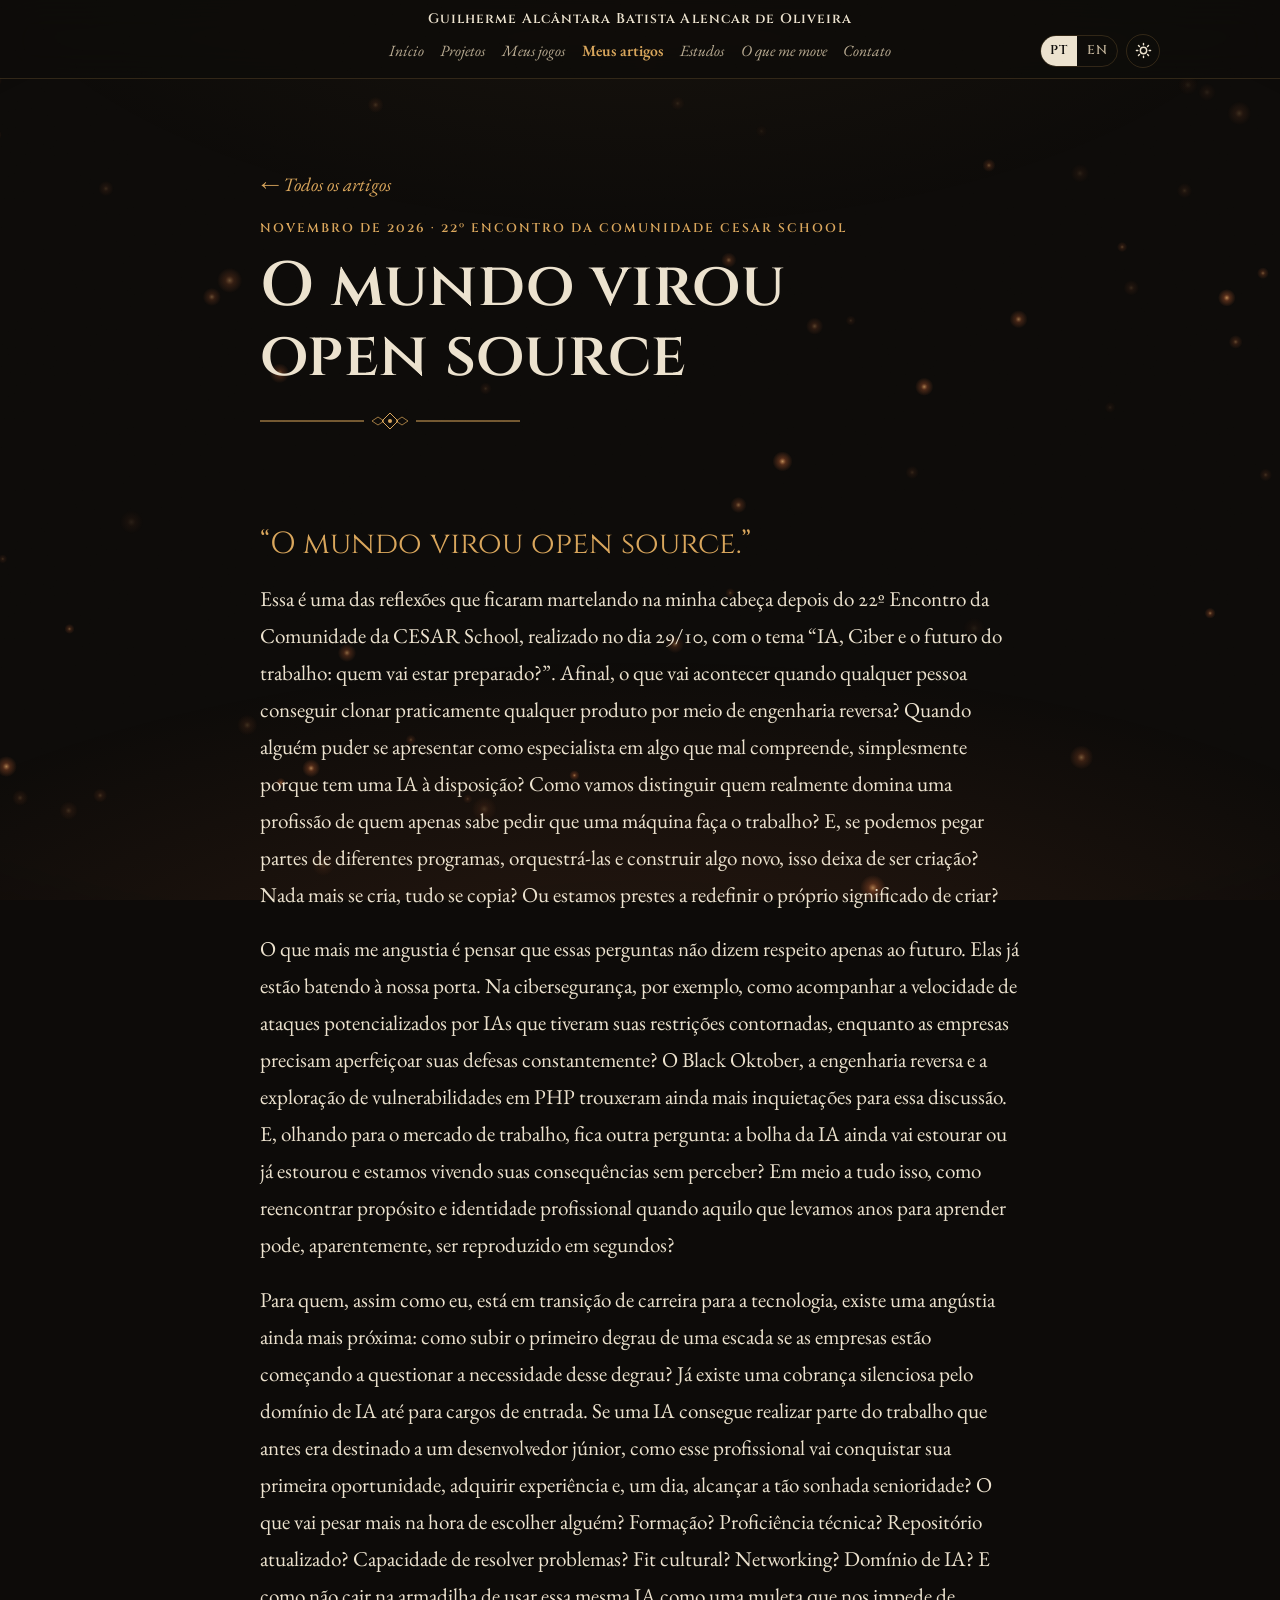
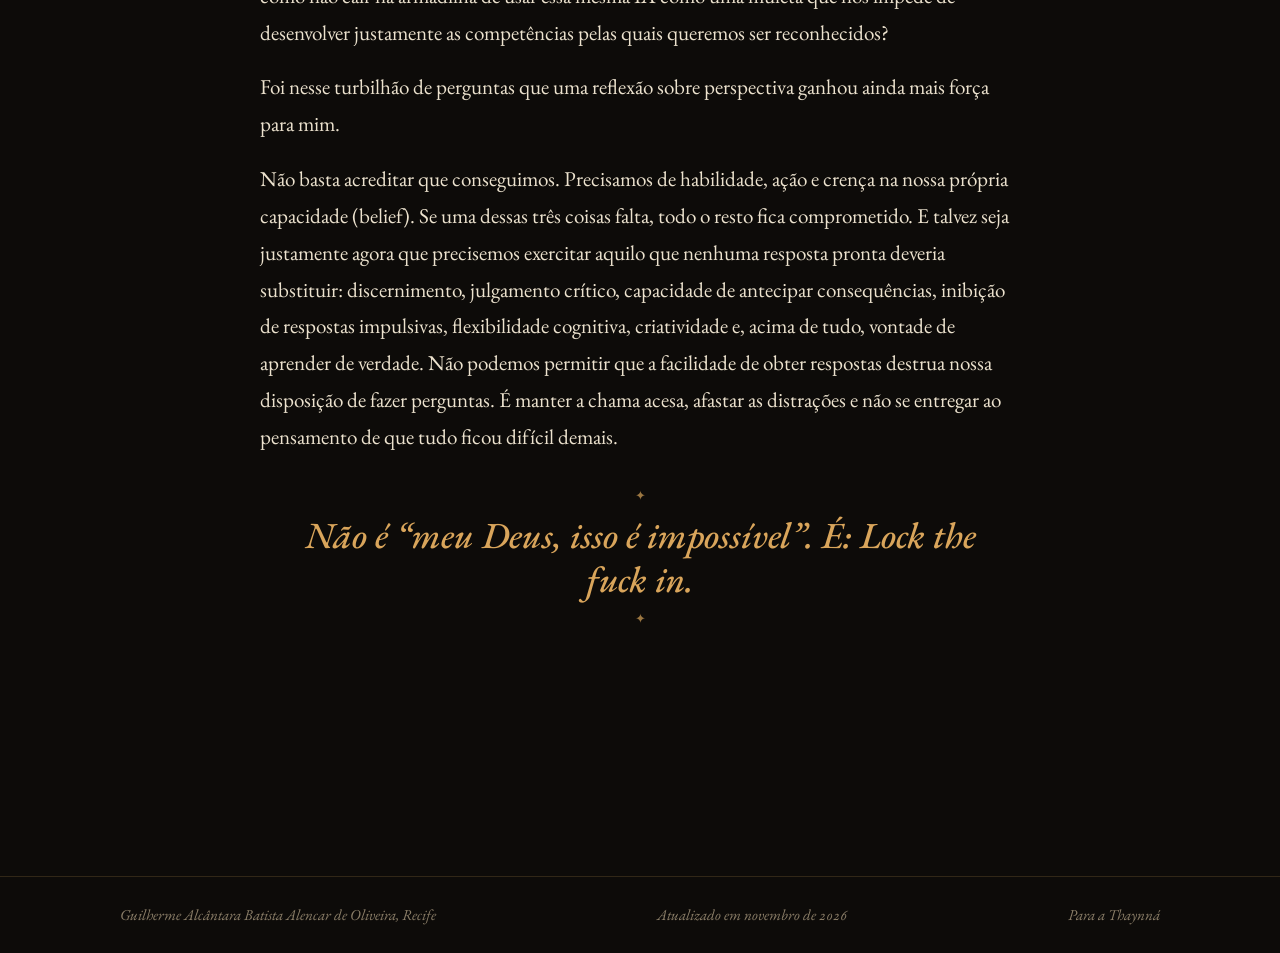
==== commit 31e5e229: "Artigo com o texto original e links para o GitHub nos projetos" ====
--- a/artigo-open-source.html
+++ b/artigo-open-source.html
@@ -4,7 +4,7 @@
 <meta charset="utf-8">
 <meta name="viewport" content="width=device-width, initial-scale=1">
 <meta name="robots" content="index,follow">
-<title>O mundo virou open source. E agora? · Guilherme Alcântara Batista Alencar de Oliveira</title>
+<title>O mundo virou open source · Guilherme Alcântara Batista Alencar de Oliveira</title>
 <meta name="description" content="O que um encontro sobre IA, cibersegurança e o futuro do trabalho me fez pensar.">
 <link rel="canonical" href="https://guilhermeabaoliveira.github.io/artigo-open-source.html">
 <meta name="color-scheme" content="dark light">
@@ -58,30 +58,18 @@
 <main id="conteudo">
   <section class="page-hero wrap art-hero">
     <a class="back" href="artigos.html"><span lang="pt-BR">← Todos os artigos</span><span lang="en">← All articles</span></a>
-    <p class="kick"><span lang="pt-BR">Novembro de 2026 · Encontro da Comunidade CESAR School</span><span lang="en">November 2026 · CESAR School Community Meetup</span></p>
-    <h1><span lang="pt-BR">O mundo virou open source. E agora?</span><span lang="en">The world went open source. Now what?</span></h1>
+    <p class="kick"><span lang="pt-BR">Novembro de 2026 · 22º Encontro da Comunidade CESAR School</span><span lang="en">November 2026 · 22nd CESAR School Community Meetup</span></p>
+    <h1><span lang="pt-BR">O mundo virou open source</span><span lang="en">The world has gone open source</span></h1>
   </section>
-  <article class="story-long wrap art-body" aria-label="O mundo virou open source. E agora?">
+  <article class="story-long wrap art-body" aria-label="O mundo virou open source">
     <div class="chapter-b">
-      <p><span lang="pt-BR">“O mundo virou open source.”</span><span lang="en">“The world went open source.”</span></p>
-      <p><span lang="pt-BR">Essa frase ficou martelando na minha cabeça depois do 22º Encontro da Comunidade da CESAR School, no dia 29 de outubro. O tema era “IA, Ciber e o futuro do trabalho: quem vai estar preparado?”, e eu saí de lá com mais perguntas do que respostas. Do tipo boa, sabe? Daquelas que não te deixam dormir.</span><span lang="en">That sentence kept ringing in my head after the 22nd CESAR School Community Meetup, on October 29. The topic was “AI, Cyber and the future of work: who will be ready?”, and I left with more questions than answers. The good kind, you know? The kind that keeps you up at night.</span></p>
-      <p><span lang="pt-BR">E esse encontro tem uma história. No encontro anterior, o 21º, eu pedi pra Iara Maçaira Travassos se dava pra gente conversar com especialistas em Inteligência Artificial. Ela abraçou a ideia, e ver uma sugestão minha virar um encontro tão rico, com discussões que passaram muito do que eu esperava, foi uma satisfação enorme.</span><span lang="en">And that meetup has a backstory. At the previous one, the 21st, I asked Iara Maçaira Travassos if we could talk to Artificial Intelligence experts. She embraced the idea, and seeing a suggestion of mine turn into such a rich meetup, with discussions that went way beyond what I expected, was hugely satisfying.</span></p>
-      <h2><span lang="pt-BR">Nada se cria, tudo se copia?</span><span lang="en">Nothing is created, everything is copied?</span></h2>
-      <p><span lang="pt-BR">Pensa comigo: o que acontece quando qualquer pessoa consegue clonar praticamente qualquer produto com engenharia reversa? Quando alguém se apresenta como especialista em algo que mal entende, só porque tem uma IA do lado? Como separar quem domina uma profissão de quem só sabe pedir pra máquina fazer o trabalho?</span><span lang="en">Think about it: what happens when anyone can clone almost any product through reverse engineering? When someone can present themselves as an expert in something they barely understand, just because they have an AI at hand? How do we tell apart someone who truly masters a profession from someone who just knows how to ask a machine to do it?</span></p>
-      <p><span lang="pt-BR">E se a gente pode pegar pedaços de programas diferentes, orquestrar tudo e construir algo novo, isso ainda é criar? Nada mais se cria, tudo se copia? Ou a gente está prestes a redefinir o que significa criar?</span><span lang="en">And if we can take pieces of different programs, orchestrate them and build something new, is that still creating? Is nothing created anymore, is everything copied? Or are we about to redefine what creating even means?</span></p>
-      <h2><span lang="pt-BR">Isso não é sobre o futuro</span><span lang="en">This isn't about the future</span></h2>
-      <p><span lang="pt-BR">O que mais me angustia é que essas perguntas não são do futuro. Elas já estão batendo na porta. Na cibersegurança, por exemplo: como acompanhar a velocidade de ataques turbinados por IAs que tiveram as travas contornadas, enquanto as empresas correm pra melhorar as defesas o tempo todo? O Black Oktober, a engenharia reversa e a exploração de vulnerabilidades em PHP que vimos no encontro só aumentaram a inquietação.</span><span lang="en">What worries me most is that these questions aren't about the future. They're already knocking on the door. Take cybersecurity: how do you keep up with attacks supercharged by AIs whose safeguards were bypassed, while companies race to improve their defenses all the time? The Black Oktober, the reverse engineering and the PHP vulnerability exploits we saw at the meetup only made it more unsettling.</span></p>
-      <p><span lang="pt-BR">E tem o mercado. A bolha da IA ainda vai estourar, ou já estourou e a gente está vivendo as consequências sem perceber? No meio disso tudo, como reencontrar propósito e identidade profissional quando aquilo que levamos anos pra aprender parece poder ser reproduzido em segundos?</span><span lang="en">And then there's the job market. Is the AI bubble still going to burst, or has it already burst and we're living the consequences without noticing? In the middle of all this, how do you find purpose and professional identity again when what took years to learn can apparently be reproduced in seconds?</span></p>
-      <h2><span lang="pt-BR">O primeiro degrau da escada</span><span lang="en">The first step of the ladder</span></h2>
-      <p><span lang="pt-BR">Pra quem, como eu, está em transição de carreira pra tecnologia, a angústia é ainda mais de perto: como subir o primeiro degrau de uma escada se as empresas estão começando a se perguntar se esse degrau precisa existir?</span><span lang="en">For people who, like me, are switching careers into tech, the worry hits even closer: how do you climb the first step of a ladder when companies are starting to wonder whether that step needs to exist at all?</span></p>
-      <p><span lang="pt-BR">Já existe uma cobrança silenciosa por domínio de IA até pra vaga de entrada. Se uma IA faz parte do trabalho que antes ia pra um desenvolvedor júnior, como esse júnior vai conseguir a primeira chance, ganhar experiência e, um dia, chegar à tão sonhada senioridade?</span><span lang="en">There's already a silent expectation of AI skills even for entry-level roles. If an AI does part of the work that used to go to a junior developer, how will that junior get a first chance, gain experience and, one day, reach that much-dreamed-of seniority?</span></p>
-      <p><span lang="pt-BR">O que vai pesar mais na hora de escolher alguém? Formação? Técnica? Repositório atualizado? Saber resolver problema? Fit cultural? Networking? Domínio de IA? E como não cair na armadilha de usar essa mesma IA como muleta, deixando de desenvolver justamente as habilidades pelas quais a gente quer ser reconhecido?</span><span lang="en">What will weigh most when choosing someone? Education? Technical skill? An up-to-date repository? Problem-solving? Cultural fit? Networking? AI skills? And how do we avoid the trap of using that same AI as a crutch, never developing the very skills we want to be recognized for?</span></p>
-      <h2><span lang="pt-BR">Habilidade, ação e crença</span><span lang="en">Skill, action and belief</span></h2>
-      <p><span lang="pt-BR">Foi nesse turbilhão de perguntas que uma ideia sobre perspectiva ganhou força pra mim: não basta acreditar que a gente consegue. Precisa de habilidade, de ação e de crença na própria capacidade. Se falta uma dessas três, o resto fica comprometido.</span><span lang="en">It was in that whirlwind of questions that an idea about perspective grew stronger for me: believing we can do it isn't enough. It takes skill, action and belief in your own ability. If one of those three is missing, everything else is compromised.</span></p>
-      <p><span lang="pt-BR">E talvez seja justamente agora que a gente precise exercitar o que nenhuma resposta pronta deveria substituir: discernimento, senso crítico, capacidade de prever consequências, segurar o impulso, flexibilidade, criatividade e, acima de tudo, vontade de aprender de verdade.</span><span lang="en">And maybe right now is exactly when we need to exercise what no ready-made answer should replace: discernment, critical thinking, the ability to foresee consequences, holding back impulses, flexibility, creativity and, above all, a real will to learn.</span></p>
-      <p><span lang="pt-BR">Não dá pra deixar a facilidade de conseguir respostas matar a nossa vontade de fazer perguntas. É manter a chama acesa, afastar as distrações e não cair no pensamento de que ficou tudo difícil demais.</span><span lang="en">We can't let how easy it is to get answers kill our willingness to ask questions. It's about keeping the flame alive, pushing distractions away and not giving in to the thought that everything got too hard.</span></p>
-      <blockquote class="pull"><span lang="pt-BR">Não é “meu Deus, isso é impossível”. É: lock in.</span><span lang="en">It's not “oh God, this is impossible”. It's: lock in.</span></blockquote>
-      <p><span lang="pt-BR">Lá no LinkedIn, a Iara comentou que da próxima vez isso já valia um artigo. Pois é. Taí.</span><span lang="en">Over on LinkedIn, Iara commented that next time this was worth an article. Well. Here it is.</span></p>
+      <p><span lang="pt-BR">“O mundo virou open source.”</span><span lang="en">“The world has gone open source.”</span></p>
+      <p><span lang="pt-BR">Essa é uma das reflexões que ficaram martelando na minha cabeça depois do 22º Encontro da Comunidade da CESAR School, realizado no dia 29/10, com o tema “IA, Ciber e o futuro do trabalho: quem vai estar preparado?”. Afinal, o que vai acontecer quando qualquer pessoa conseguir clonar praticamente qualquer produto por meio de engenharia reversa? Quando alguém puder se apresentar como especialista em algo que mal compreende, simplesmente porque tem uma IA à disposição? Como vamos distinguir quem realmente domina uma profissão de quem apenas sabe pedir que uma máquina faça o trabalho? E, se podemos pegar partes de diferentes programas, orquestrá-las e construir algo novo, isso deixa de ser criação? Nada mais se cria, tudo se copia? Ou estamos prestes a redefinir o próprio significado de criar?</span><span lang="en">This is one of the reflections that kept hammering in my head after the 22nd CESAR School Community Meetup, held on October 29, with the theme “AI, Cyber and the future of work: who will be prepared?”. After all, what will happen when anyone can clone practically any product through reverse engineering? When someone can present themselves as an expert in something they barely understand, simply because they have an AI at hand? How will we tell apart those who truly master a profession from those who only know how to ask a machine to do the work? And if we can take parts of different programs, orchestrate them and build something new, does that stop being creation? Is nothing created anymore, is everything copied? Or are we about to redefine the very meaning of creating?</span></p>
+      <p><span lang="pt-BR">O que mais me angustia é pensar que essas perguntas não dizem respeito apenas ao futuro. Elas já estão batendo à nossa porta. Na cibersegurança, por exemplo, como acompanhar a velocidade de ataques potencializados por IAs que tiveram suas restrições contornadas, enquanto as empresas precisam aperfeiçoar suas defesas constantemente? O Black Oktober, a engenharia reversa e a exploração de vulnerabilidades em PHP trouxeram ainda mais inquietações para essa discussão. E, olhando para o mercado de trabalho, fica outra pergunta: a bolha da IA ainda vai estourar ou já estourou e estamos vivendo suas consequências sem perceber? Em meio a tudo isso, como reencontrar propósito e identidade profissional quando aquilo que levamos anos para aprender pode, aparentemente, ser reproduzido em segundos?</span><span lang="en">What troubles me most is realizing that these questions are not only about the future. They are already knocking on our door. In cybersecurity, for example, how do we keep up with the speed of attacks boosted by AIs whose restrictions have been bypassed, while companies must constantly improve their defenses? Black Oktober, reverse engineering and the exploitation of PHP vulnerabilities brought even more unease to this discussion. And, looking at the job market, another question remains: will the AI bubble still burst, or has it already burst and we are living its consequences without noticing? Amid all this, how do we find purpose and professional identity again when what took us years to learn can apparently be reproduced in seconds?</span></p>
+      <p><span lang="pt-BR">Para quem, assim como eu, está em transição de carreira para a tecnologia, existe uma angústia ainda mais próxima: como subir o primeiro degrau de uma escada se as empresas estão começando a questionar a necessidade desse degrau? Já existe uma cobrança silenciosa pelo domínio de IA até para cargos de entrada. Se uma IA consegue realizar parte do trabalho que antes era destinado a um desenvolvedor júnior, como esse profissional vai conquistar sua primeira oportunidade, adquirir experiência e, um dia, alcançar a tão sonhada senioridade? O que vai pesar mais na hora de escolher alguém? Formação? Proficiência técnica? Repositório atualizado? Capacidade de resolver problemas? Fit cultural? Networking? Domínio de IA? E como não cair na armadilha de usar essa mesma IA como uma muleta que nos impede de desenvolver justamente as competências pelas quais queremos ser reconhecidos?</span><span lang="en">For those who, like me, are switching careers into technology, there is an even closer worry: how do you climb the first step of a ladder when companies are starting to question whether that step is needed? There is already a silent demand for AI skills even in entry-level roles. If an AI can do part of the work that used to go to a junior developer, how will that professional land a first opportunity, gain experience and, one day, reach the long-awaited seniority? What will weigh more when choosing someone? Education? Technical proficiency? An up-to-date repository? Problem-solving ability? Cultural fit? Networking? AI skills? And how do we avoid the trap of using that same AI as a crutch that keeps us from developing the very skills we want to be recognized for?</span></p>
+      <p><span lang="pt-BR">Foi nesse turbilhão de perguntas que uma reflexão sobre perspectiva ganhou ainda mais força para mim.</span><span lang="en">It was in this whirlwind of questions that a reflection on perspective became even stronger for me.</span></p>
+      <p><span lang="pt-BR">Não basta acreditar que conseguimos. Precisamos de habilidade, ação e crença na nossa própria capacidade (belief). Se uma dessas três coisas falta, todo o resto fica comprometido. E talvez seja justamente agora que precisemos exercitar aquilo que nenhuma resposta pronta deveria substituir: discernimento, julgamento crítico, capacidade de antecipar consequências, inibição de respostas impulsivas, flexibilidade cognitiva, criatividade e, acima de tudo, vontade de aprender de verdade. Não podemos permitir que a facilidade de obter respostas destrua nossa disposição de fazer perguntas. É manter a chama acesa, afastar as distrações e não se entregar ao pensamento de que tudo ficou difícil demais.</span><span lang="en">Believing we can do it is not enough. We need skill, action and belief in our own capacity. If one of these three is missing, everything else is compromised. And perhaps now is exactly when we need to exercise what no ready-made answer should replace: discernment, critical judgment, the ability to anticipate consequences, inhibition of impulsive responses, cognitive flexibility, creativity and, above all, a genuine will to learn. We cannot let the ease of getting answers destroy our willingness to ask questions. It is about keeping the flame alive, pushing distractions away and not giving in to the thought that everything has become too hard.</span></p>
+      <blockquote class="pull"><span lang="pt-BR">Não é “meu Deus, isso é impossível”. É: Lock the fuck in.</span><span lang="en">It's not “oh God, this is impossible”. It's: Lock the fuck in.</span></blockquote>
     </div>
   </article>
 </main>
--- a/assets/site.css
+++ b/assets/site.css
@@ -186,7 +186,7 @@
 .chapter-b p{font-size:1.12rem;line-height:1.75;margin:0 0 1.1rem}
 .chapter-b p.q{color:var(--ink-2)}
 .pull{margin:2rem 0;padding:0 0 0 1.4rem;border-left:3px solid var(--accent);font-weight:800;font-size:clamp(1.5rem,3vw,2.1rem);letter-spacing:-.03em;line-height:1.2}
-.sr-only{position:absolute;width:1px;height:1px;overflow:hidden;clip:rect(0 0 0 0);white-space:nowrap}
+.sr-only{position:absolute;width:1px;height:1px;overflow:hidden;clip-path:inset(50%);white-space:nowrap}
 .closing p{font-size:1.25rem;line-height:1.65}
 .closing .sign{font-weight:800;letter-spacing:-.02em;color:var(--accent);margin-top:1.4rem}
 .hero-name{margin:0 0 .9rem;font-size:.82rem;font-weight:600;letter-spacing:.14em;text-transform:uppercase;color:var(--accent)}
@@ -634,3 +634,28 @@
  .channels a{padding:.8rem 1rem}
 }
 .g-duo{margin-bottom:1.4rem}
+/* artigos */
+.art-list{list-style:none;margin:0 auto;padding:0;max-width:760px;display:grid;gap:1.2rem}
+.art-item a{display:block;text-decoration:none;color:inherit;border:1px solid var(--line);border-radius:4px;background:var(--card);padding:1.6rem 1.6rem 1.4rem;transition:border-color .25s,box-shadow .25s,transform .25s}
+.art-item a:hover{border-color:var(--accent);box-shadow:0 0 34px -12px var(--ember);transform:translateY(-3px)}
+.art-date{display:block;font-family:var(--display);font-size:.74rem;letter-spacing:.14em;text-transform:uppercase;color:var(--accent)}
+.art-title{display:block;font-family:var(--display);font-weight:600;font-size:clamp(1.4rem,3vw,1.9rem);line-height:1.2;margin:.5rem 0 .6rem}
+.art-sum,.art-sum span{display:block;color:var(--ink-2);font-size:1.08rem}
+.art-more{display:block;margin-top:1rem;color:var(--accent);font-style:italic}
+.art-body .chapter-b::before,.art-body .chapter-b::after{display:none}
+.art-body h2{font-family:var(--display);font-weight:600;font-size:clamp(1.35rem,2.6vw,1.8rem);margin:2.4rem 0 1rem}
+.art-body p:first-child{font-family:var(--display);font-size:clamp(1.4rem,3vw,1.9rem)!important;color:var(--accent);line-height:1.3}
+/* celular: projetos em grade de 2 */
+@media(max-width:600px){
+ .pgrid{grid-template-columns:1fr 1fr;gap:.7rem}
+ .pc-body{padding:.7rem .75rem .3rem}
+ .pc-ctx{font-size:.7rem;line-height:1.3}
+ .pc-t{font-size:1rem;margin:.25rem 0}
+ .pc-d,.pc-d span{font-size:.85rem;line-height:1.4}
+ .pc-tags{padding:.3rem .75rem .8rem;gap:.25rem}
+ .pc-tags li{font-size:.55rem;padding:.15rem .35rem}
+ .pcard img{padding:.3rem}
+ .chips{flex-wrap:nowrap;overflow-x:auto;padding-bottom:.3rem}
+ .chips button{flex:none}
+ .art-item a{padding:1.1rem}
+}
